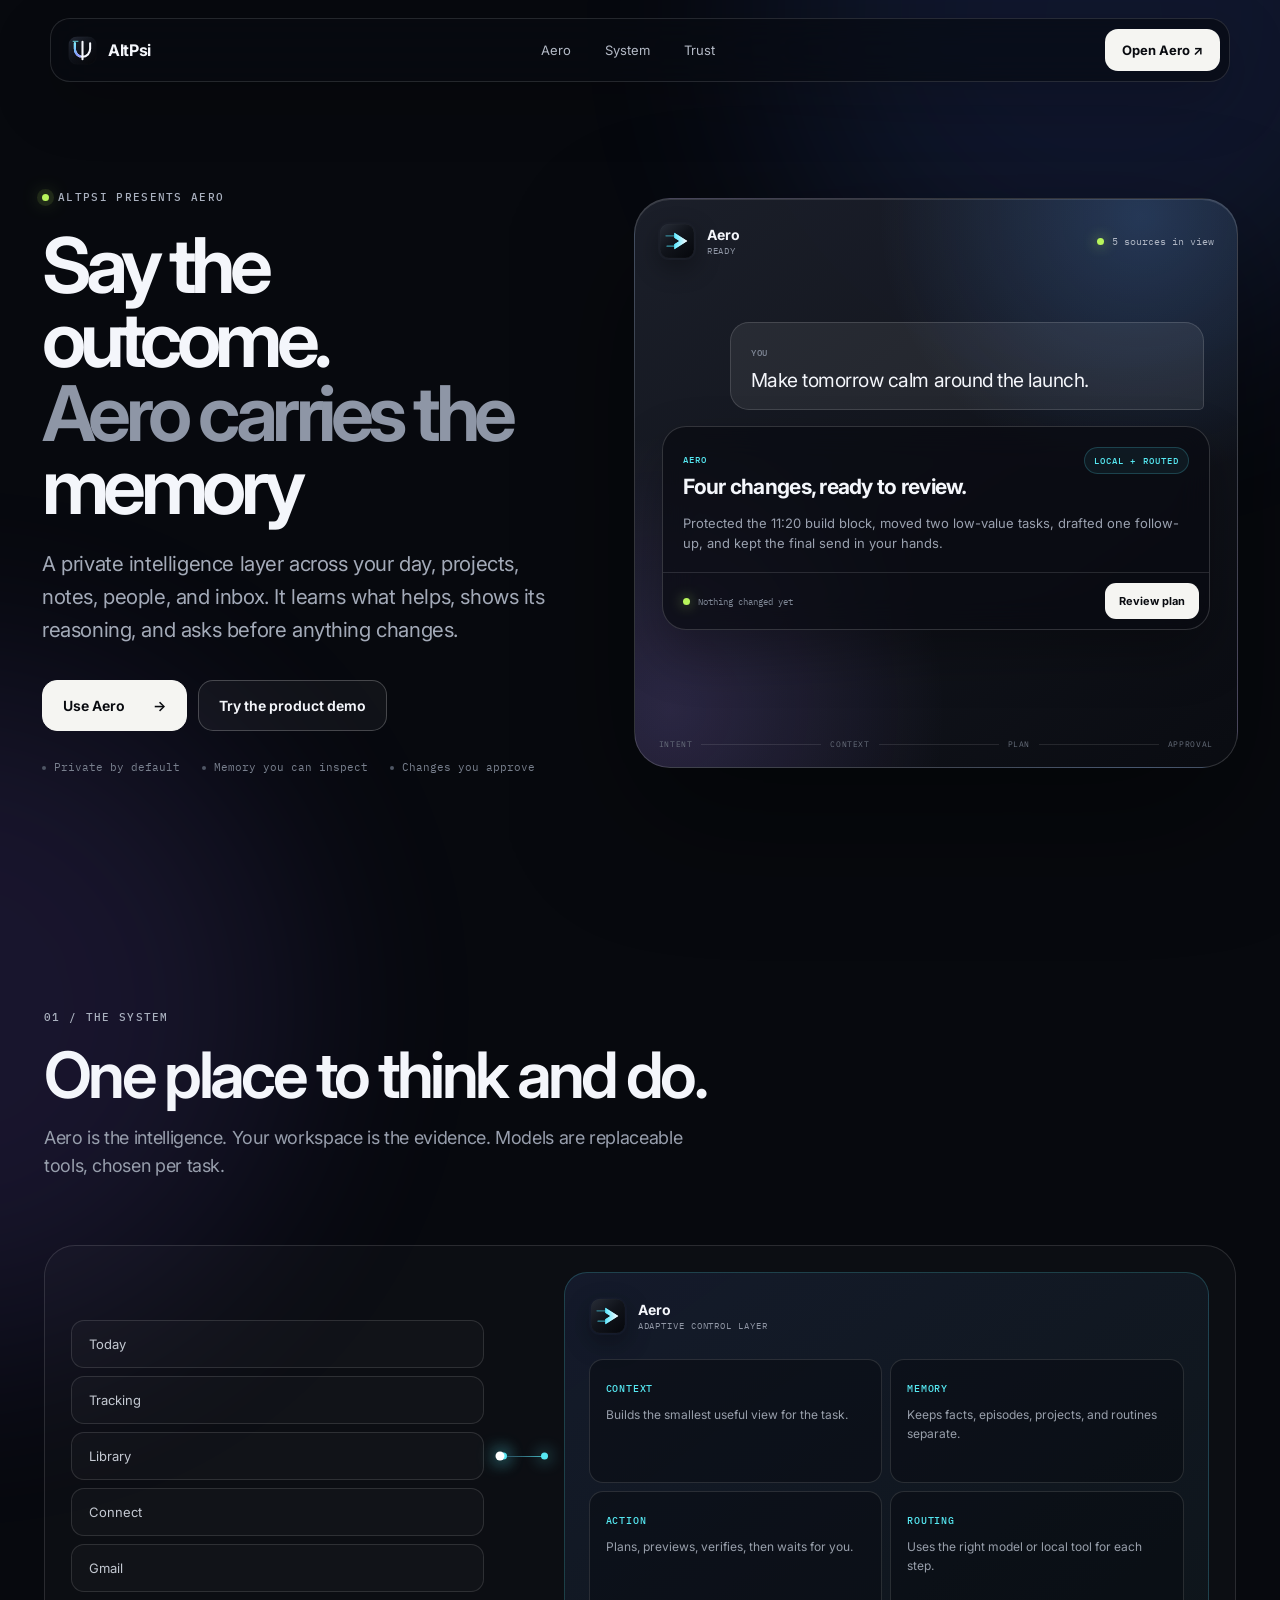
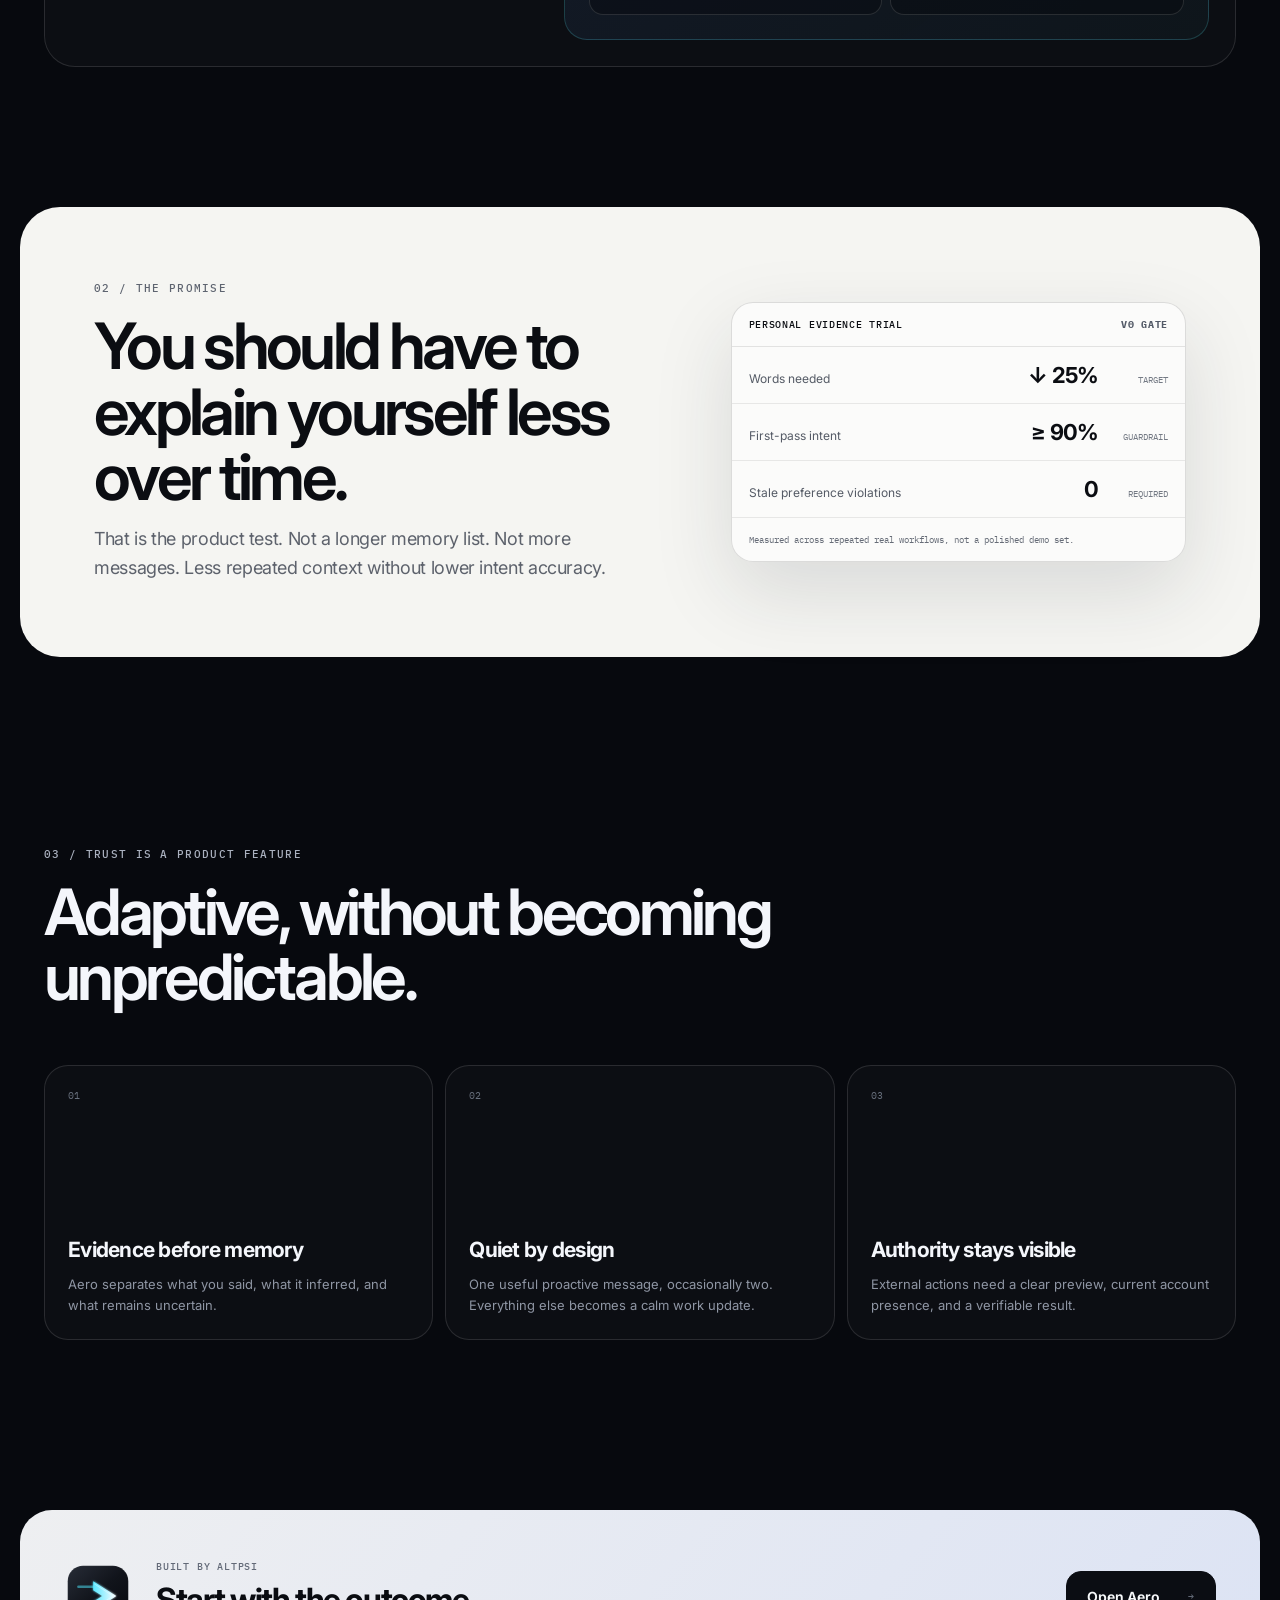
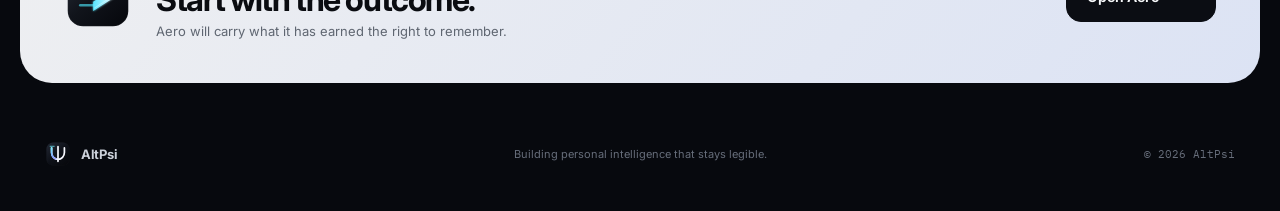
==== index.html @ c9de9afb "Initialize AltPsi and Aero product boundary" ====
<!doctype html>
<html lang="en">
<head>
  <meta charset="utf-8">
  <meta name="viewport" content="width=device-width, initial-scale=1">
  <meta name="color-scheme" content="dark">
  <title>AltPsi | Aero, personal intelligence that learns your way</title>
  <meta name="description" content="AltPsi builds Aero: private, inspectable personal intelligence that carries context across your work and turns intent into reviewable action.">
  <meta name="theme-color" content="#080a10">
  <meta name="robots" content="index, follow, max-image-preview:large">
  <meta property="og:type" content="website">
  <meta property="og:site_name" content="AltPsi">
  <meta property="og:title" content="AltPsi | Say the outcome. Aero carries the context.">
  <meta property="og:description" content="One adaptive workspace for context, memory, and action. You stay in control.">
  <meta property="og:url" content="https://sonnesystems.com/altpsi/">
  <meta property="og:image" content="https://sonnesystems.com/altpsi/assets/og-altpsi.png">
  <meta name="twitter:card" content="summary_large_image">
  <meta name="twitter:title" content="AltPsi | Aero">
  <meta name="twitter:description" content="Personal intelligence that learns your way without taking control away from you.">
  <meta name="twitter:image" content="https://sonnesystems.com/altpsi/assets/og-altpsi.png">
  <link rel="icon" href="assets/altpsi_logo.svg" type="image/svg+xml">
  <link rel="manifest" href="site.webmanifest">
  <link rel="preconnect" href="https://fonts.googleapis.com">
  <link rel="preconnect" href="https://fonts.gstatic.com" crossorigin>
  <link href="https://fonts.googleapis.com/css2?family=IBM+Plex+Mono:wght@400;500&amp;family=Inter:wght@400;500;600;700;800&amp;display=swap" rel="stylesheet">
  <link rel="stylesheet" href="styles.css?v=1">
  <script defer src="site.js?v=1"></script>
</head>
<body>
  <a class="skip-link" href="#main">Skip to content</a>
  <div class="page-transition" aria-hidden="true"></div>
  <div class="ambient ambient-a" aria-hidden="true"></div>
  <div class="ambient ambient-b" aria-hidden="true"></div>

  <header class="site-header" data-header>
    <a class="wordmark" href="./" aria-label="AltPsi home">
      <img src="assets/altpsi_logo.svg" alt="">
      <span>AltPsi</span>
    </a>
    <nav aria-label="Primary navigation">
      <a href="#aero">Aero</a>
      <a href="#system">System</a>
      <a href="#trust">Trust</a>
    </nav>
    <a class="header-action" href="app/#/aero">Open Aero <span aria-hidden="true">↗</span></a>
  </header>

  <main id="main">
    <section class="hero" id="aero" aria-labelledby="hero-title">
      <div class="hero-copy">
        <div class="eyebrow reveal"><span class="pulse"></span> AltPsi presents Aero</div>
        <h1 id="hero-title" class="reveal">Say the outcome.<br><span>Aero carries the <span class="dynamic-word" data-words="context,memory,follow-through">context</span></span></h1>
        <p class="hero-lede reveal">A private intelligence layer across your day, projects, notes, people, and inbox. It learns what helps, shows its reasoning, and asks before anything changes.</p>
        <div class="hero-actions reveal">
          <a class="button button-primary" href="app/#/aero">Use Aero <span aria-hidden="true">→</span></a>
          <a class="button button-secondary" href="demo/">Try the product demo</a>
        </div>
        <ul class="trust-line reveal" aria-label="Aero principles">
          <li>Private by default</li>
          <li>Memory you can inspect</li>
          <li>Changes you approve</li>
        </ul>
      </div>

      <div class="product-stage reveal" data-tilt>
        <div class="stage-chrome">
          <div class="mini-brand"><img src="assets/aero_logo.svg" alt=""><span><b>Aero</b><small>Ready</small></span></div>
          <div class="context-health"><i></i><span>5 sources in view</span></div>
        </div>
        <div class="prompt-card">
          <span class="prompt-label">You</span>
          <p>Make tomorrow calm around the launch.</p>
        </div>
        <div class="plan-card" data-plan-card>
          <div class="plan-heading">
            <div><span>Aero</span><h2>Four changes, ready to review.</h2></div>
            <span class="route-chip">local + routed</span>
          </div>
          <div class="plan-summary">
            <p>Protected the 11:20 build block, moved two low-value tasks, drafted one follow-up, and kept the final send in your hands.</p>
          </div>
          <div class="plan-details" id="plan-details" hidden>
            <ol>
              <li><span>Calendar</span><b>Protect build block</b><small>No collision found</small></li>
              <li><span>Tracking</span><b>Move two tasks</b><small>Both remain before Friday</small></li>
              <li><span>Connect</span><b>Prepare Arjun follow-up</b><small>Draft only</small></li>
              <li><span>Today</span><b>Pin launch brief</b><small>Reversible</small></li>
            </ol>
          </div>
          <div class="plan-footer">
            <span><i></i> Nothing changed yet</span>
            <button type="button" data-review-plan aria-expanded="false" aria-controls="plan-details">Review plan</button>
          </div>
        </div>
        <div class="stage-caption"><span>Intent</span><i></i><span>Context</span><i></i><span>Plan</span><i></i><span>Approval</span></div>
      </div>
    </section>

    <section class="system-section" id="system" aria-labelledby="system-title">
      <div class="section-intro reveal">
        <span class="section-number">01 / The system</span>
        <h2 id="system-title">One place to think and do.</h2>
        <p>Aero is the intelligence. Your workspace is the evidence. Models are replaceable tools, chosen per task.</p>
      </div>
      <div class="system-map reveal">
        <div class="source-rail" aria-label="Connected workspace surfaces">
          <span>Today</span><span>Tracking</span><span>Library</span><span>Connect</span><span>Gmail</span>
        </div>
        <div class="map-line" aria-hidden="true"><i></i></div>
        <article class="core-card">
          <div class="core-lockup"><img src="assets/aero_logo.svg" alt=""><span><b>Aero</b><small>adaptive control layer</small></span></div>
          <div class="core-grid">
            <div><span>Context</span><p>Builds the smallest useful view for the task.</p></div>
            <div><span>Memory</span><p>Keeps facts, episodes, projects, and routines separate.</p></div>
            <div><span>Action</span><p>Plans, previews, verifies, then waits for you.</p></div>
            <div><span>Routing</span><p>Uses the right model or local tool for each step.</p></div>
          </div>
        </article>
      </div>
    </section>

    <section class="promise-section" aria-labelledby="promise-title">
      <div class="promise-copy reveal">
        <span class="section-number">02 / The promise</span>
        <h2 id="promise-title">You should have to explain yourself less over time.</h2>
        <p>That is the product test. Not a longer memory list. Not more messages. Less repeated context without lower intent accuracy.</p>
      </div>
      <div class="metric-window reveal" aria-label="Aero evaluation target">
        <div class="metric-head"><span>Personal evidence trial</span><b>v0 gate</b></div>
        <div class="metric-row"><span>Words needed</span><strong>↓ 25%</strong><small>target</small></div>
        <div class="metric-row"><span>First-pass intent</span><strong>≥ 90%</strong><small>guardrail</small></div>
        <div class="metric-row"><span>Stale preference violations</span><strong>0</strong><small>required</small></div>
        <div class="metric-foot">Measured across repeated real workflows, not a polished demo set.</div>
      </div>
    </section>

    <section class="principles-section" id="trust" aria-labelledby="trust-title">
      <div class="section-intro reveal">
        <span class="section-number">03 / Trust is a product feature</span>
        <h2 id="trust-title">Adaptive, without becoming unpredictable.</h2>
      </div>
      <div class="principle-grid">
        <article class="reveal"><span>01</span><h3>Evidence before memory</h3><p>Aero separates what you said, what it inferred, and what remains uncertain.</p></article>
        <article class="reveal"><span>02</span><h3>Quiet by design</h3><p>One useful proactive message, occasionally two. Everything else becomes a calm work update.</p></article>
        <article class="reveal"><span>03</span><h3>Authority stays visible</h3><p>External actions need a clear preview, current account presence, and a verifiable result.</p></article>
      </div>
    </section>

    <section class="closing-section reveal" aria-labelledby="closing-title">
      <img src="assets/aero_logo.svg" alt="">
      <div><span>Built by AltPsi</span><h2 id="closing-title">Start with the outcome.</h2><p>Aero will carry what it has earned the right to remember.</p></div>
      <a class="button button-light" href="app/#/aero">Open Aero <span aria-hidden="true">→</span></a>
    </section>
  </main>

  <footer>
    <a class="wordmark" href="./"><img src="assets/altpsi_logo.svg" alt=""><span>AltPsi</span></a>
    <p>Building personal intelligence that stays legible.</p>
    <span>© <span data-year></span> AltPsi</span>
  </footer>
</body>
</html>
---- styles.css ----
:root {
  color-scheme: dark;
  --bg: #07090e;
  --surface: rgba(18, 21, 30, .72);
  --surface-strong: #11141d;
  --paper: #f5f5f2;
  --ink: #f4f6fb;
  --muted: #9299a8;
  --line: rgba(255, 255, 255, .12);
  --line-strong: rgba(255, 255, 255, .22);
  --blue: #75a7ff;
  --cyan: #56e8f2;
  --violet: #a994ff;
  --lime: #b8f55c;
  --radius: 28px;
  --mono: "IBM Plex Mono", ui-monospace, SFMono-Regular, Consolas, monospace;
  --sans: Inter, -apple-system, BlinkMacSystemFont, "Segoe UI", sans-serif;
}

* { box-sizing: border-box; }
html { scroll-behavior: smooth; }
body {
  margin: 0;
  min-width: 320px;
  overflow-x: hidden;
  background: var(--bg);
  color: var(--ink);
  font-family: var(--sans);
  -webkit-font-smoothing: antialiased;
}
a { color: inherit; text-decoration: none; }
button, input { font: inherit; }
button { color: inherit; }
img { display: block; max-width: 100%; }

.skip-link {
  position: fixed;
  z-index: 100;
  top: 12px;
  left: 12px;
  padding: 10px 14px;
  border-radius: 10px;
  background: #fff;
  color: #05070b;
  transform: translateY(-150%);
}
.skip-link:focus { transform: translateY(0); }

.ambient {
  position: fixed;
  z-index: -2;
  width: 42rem;
  height: 42rem;
  border-radius: 50%;
  filter: blur(110px);
  opacity: .13;
  pointer-events: none;
}
.ambient-a { top: -20rem; right: -10rem; background: #4f79ff; }
.ambient-b { top: 42rem; left: -24rem; background: #8f6dff; }

.page-transition {
  position: fixed;
  z-index: 99;
  inset: 0;
  background: #090b11;
  pointer-events: none;
  transform: translateY(-101%);
}
.page-transition.entering { animation: page-in .65s cubic-bezier(.7, 0, .2, 1) both; }
.page-transition.leaving { animation: page-out .5s cubic-bezier(.7, 0, .2, 1) both; }
@keyframes page-in { 0% { transform: translateY(0); } 100% { transform: translateY(-101%); } }
@keyframes page-out { 0% { transform: translateY(101%); } 100% { transform: translateY(0); } }

.site-header {
  position: fixed;
  z-index: 50;
  top: 18px;
  left: 50%;
  width: min(1180px, calc(100% - 32px));
  height: 64px;
  padding: 8px 9px 8px 16px;
  display: flex;
  align-items: center;
  justify-content: space-between;
  border: 1px solid var(--line);
  border-radius: 20px;
  background: rgba(8, 10, 16, .7);
  box-shadow: 0 20px 60px rgba(0, 0, 0, .22);
  backdrop-filter: blur(24px) saturate(140%);
  transform: translateX(-50%);
  transition: background .25s ease, border-color .25s ease;
}
.site-header.scrolled { background: rgba(8, 10, 16, .9); border-color: var(--line-strong); }
.wordmark { display: inline-flex; align-items: center; gap: 10px; font-size: 16px; font-weight: 700; letter-spacing: -.02em; }
.wordmark img { width: 31px; height: 31px; border-radius: 9px; }
.site-header nav { display: flex; align-items: center; gap: 8px; color: #b4bac6; font-size: 13px; }
.site-header nav a { padding: 10px 13px; border-radius: 12px; transition: color .2s ease, background .2s ease; }
.site-header nav a:hover { color: #fff; background: rgba(255, 255, 255, .06); }
.header-action { padding: 13px 17px; border-radius: 13px; background: #f5f5f2; color: #090b10; font-size: 13px; font-weight: 700; }

main { width: min(1240px, calc(100% - 32px)); margin: 0 auto; }
section[id] { scroll-margin-top: 104px; }
.hero {
  min-height: 100svh;
  padding: 140px 22px 74px;
  display: grid;
  grid-template-columns: minmax(0, .92fr) minmax(480px, 1.08fr);
  align-items: center;
  gap: clamp(48px, 6vw, 92px);
}
.eyebrow, .section-number {
  display: flex;
  align-items: center;
  gap: 9px;
  color: #aab1bf;
  font: 500 11px/1.3 var(--mono);
  letter-spacing: .12em;
  text-transform: uppercase;
}
.pulse { width: 7px; height: 7px; border-radius: 50%; background: var(--lime); box-shadow: 0 0 0 5px rgba(184, 245, 92, .1), 0 0 18px rgba(184, 245, 92, .7); }
.hero h1 {
  margin: 25px 0 24px;
  max-width: 700px;
  font-size: clamp(52px, 6vw, 88px);
  line-height: .96;
  letter-spacing: -.072em;
  font-weight: 650;
}
.hero h1 > span { color: #8e96a6; }
.dynamic-word { display: inline-block; min-width: 5.6em; color: var(--ink); transition: opacity .18s ease, transform .18s ease; }
.dynamic-word.changing { opacity: 0; transform: translateY(8px); }
.hero-lede { max-width: 590px; margin: 0; color: #a3aab8; font-size: clamp(17px, 1.6vw, 21px); line-height: 1.6; letter-spacing: -.02em; }
.hero-actions { display: flex; flex-wrap: wrap; gap: 11px; margin-top: 34px; }
.button {
  min-height: 51px;
  padding: 0 20px;
  display: inline-flex;
  align-items: center;
  justify-content: center;
  gap: 28px;
  border: 1px solid var(--line-strong);
  border-radius: 15px;
  font-size: 14px;
  font-weight: 650;
  transition: transform .2s ease, border-color .2s ease, background .2s ease;
}
.button:hover { transform: translateY(-2px); border-color: rgba(255, 255, 255, .38); }
.button-primary { background: #f5f5f2; color: #080a0f; border-color: #f5f5f2; }
.button-secondary { background: rgba(255, 255, 255, .045); }
.button-light { background: #0b0d13; color: #f7f8fa; border-color: #0b0d13; }
.trust-line { margin: 28px 0 0; padding: 0; display: flex; flex-wrap: wrap; gap: 8px 22px; color: #79808e; list-style: none; font: 400 11px/1.5 var(--mono); }
.trust-line li { position: relative; padding-left: 12px; }
.trust-line li::before { content: ""; position: absolute; top: .55em; left: 0; width: 4px; height: 4px; border-radius: 50%; background: #4f5664; }

.product-stage {
  position: relative;
  min-height: 570px;
  padding: 23px;
  overflow: hidden;
  border: 1px solid rgba(255, 255, 255, .16);
  border-radius: 36px;
  background:
    radial-gradient(circle at 84% 3%, rgba(91, 159, 255, .24), transparent 35%),
    radial-gradient(circle at 6% 90%, rgba(165, 126, 255, .17), transparent 36%),
    linear-gradient(145deg, rgba(28, 32, 43, .96), rgba(10, 12, 18, .96));
  box-shadow: 0 50px 130px rgba(0, 0, 0, .42), inset 0 1px 0 rgba(255, 255, 255, .12);
  transform-style: preserve-3d;
  transition: transform .2s ease-out;
}
.product-stage::after { content: ""; position: absolute; inset: 0; pointer-events: none; background: linear-gradient(115deg, transparent 35%, rgba(255,255,255,.06) 50%, transparent 65%); transform: translateX(-100%); animation: sheen 8s ease-in-out infinite 2s; }
@keyframes sheen { 0%, 65% { transform: translateX(-100%); } 82%, 100% { transform: translateX(100%); } }
.stage-chrome { display: flex; align-items: center; justify-content: space-between; }
.mini-brand, .core-lockup { display: flex; align-items: center; gap: 11px; }
.mini-brand img, .core-lockup img { width: 38px; height: 38px; border-radius: 11px; box-shadow: 0 9px 24px rgba(0, 0, 0, .32); }
.mini-brand span, .core-lockup span { display: grid; gap: 2px; }
.mini-brand b, .core-lockup b { font-size: 14px; }
.mini-brand small, .core-lockup small { color: #8f96a4; font: 400 9px var(--mono); text-transform: uppercase; letter-spacing: .1em; }
.context-health { display: flex; align-items: center; gap: 8px; color: #aeb5c3; font: 400 10px var(--mono); }
.context-health i, .plan-footer i { width: 7px; height: 7px; border-radius: 50%; background: var(--lime); box-shadow: 0 0 13px rgba(184, 245, 92, .7); }
.prompt-card { margin: 62px 10px 16px 72px; padding: 17px 20px; border: 1px solid rgba(255, 255, 255, .14); border-radius: 19px 19px 5px 19px; background: rgba(255, 255, 255, .07); }
.prompt-label { color: #7f8796; font: 500 9px var(--mono); letter-spacing: .1em; text-transform: uppercase; }
.prompt-card p { margin: 8px 0 0; font-size: clamp(16px, 1.5vw, 20px); letter-spacing: -.025em; }
.plan-card { margin: 0 4px; overflow: hidden; border: 1px solid rgba(255, 255, 255, .16); border-radius: 24px; background: rgba(9, 11, 17, .72); box-shadow: 0 24px 52px rgba(0, 0, 0, .3); backdrop-filter: blur(16px); }
.plan-heading { padding: 20px 20px 14px; display: flex; align-items: flex-start; justify-content: space-between; gap: 20px; }
.plan-heading span { color: var(--cyan); font: 500 9px var(--mono); letter-spacing: .12em; text-transform: uppercase; }
.plan-heading h2 { margin: 7px 0 0; font-size: 21px; line-height: 1.2; letter-spacing: -.035em; }
.route-chip { padding: 7px 9px; border: 1px solid rgba(87, 235, 255, .2); border-radius: 999px; background: rgba(87, 235, 255, .06); white-space: nowrap; }
.plan-summary { padding: 0 20px 19px; color: #9aa1af; font-size: 13px; line-height: 1.55; }
.plan-summary p { margin: 0; }
.plan-details { padding: 0 12px 12px; }
.plan-details ol { margin: 0; padding: 0; display: grid; gap: 6px; list-style: none; }
.plan-details li { padding: 11px 12px; display: grid; grid-template-columns: 70px 1fr auto; align-items: center; gap: 9px; border-radius: 11px; background: rgba(255,255,255,.045); }
.plan-details span, .plan-details small { color: #7f8795; font: 400 9px var(--mono); }
.plan-details b { font-size: 11px; font-weight: 600; }
.plan-footer { min-height: 57px; padding: 9px 10px 9px 20px; display: flex; align-items: center; justify-content: space-between; border-top: 1px solid var(--line); }
.plan-footer > span { display: flex; align-items: center; gap: 8px; color: #7f8795; font: 400 9px var(--mono); }
.plan-footer button { padding: 11px 14px; border: 0; border-radius: 11px; background: #f5f5f2; color: #090b10; font-size: 11px; font-weight: 700; cursor: pointer; }
.stage-caption { position: absolute; right: 24px; bottom: 18px; left: 24px; display: flex; align-items: center; gap: 9px; color: #676e7b; font: 400 8px var(--mono); letter-spacing: .08em; text-transform: uppercase; }
.stage-caption i { height: 1px; flex: 1; background: rgba(255,255,255,.1); }

.system-section, .principles-section { padding: 110px 24px; }
.section-intro { max-width: 740px; }
.section-intro h2, .promise-copy h2 { margin: 18px 0 16px; font-size: clamp(38px, 5vw, 67px); line-height: 1.02; letter-spacing: -.057em; font-weight: 620; }
.section-intro p, .promise-copy p { margin: 0; max-width: 650px; color: #979eac; font-size: 18px; line-height: 1.6; letter-spacing: -.02em; }
.system-map { margin-top: 64px; padding: 26px; display: grid; grid-template-columns: .78fr 80px 1.22fr; align-items: center; border: 1px solid var(--line); border-radius: 31px; background: rgba(255,255,255,.025); }
.source-rail { display: grid; gap: 8px; }
.source-rail span { padding: 15px 17px; border: 1px solid var(--line); border-radius: 13px; background: rgba(255,255,255,.025); color: #c4c9d2; font-size: 13px; }
.map-line { position: relative; height: 1px; margin: 0 16px; background: linear-gradient(90deg, rgba(117,167,255,.18), rgba(86,232,242,.8)); }
.map-line::before, .map-line::after { content: ""; position: absolute; top: 50%; width: 7px; height: 7px; border-radius: 50%; background: var(--cyan); transform: translateY(-50%); box-shadow: 0 0 16px var(--cyan); }
.map-line::before { left: 0; }.map-line::after { right: 0; }
.map-line i { position: absolute; top: 50%; width: 9px; height: 9px; border-radius: 50%; background: #fff; box-shadow: 0 0 18px var(--cyan); transform: translate(-50%, -50%); animation: signal 3s ease-in-out infinite; }
@keyframes signal { 0% { left: 4%; opacity: 0; } 20%, 80% { opacity: 1; } 100% { left: 96%; opacity: 0; } }
.core-card { padding: 24px; border: 1px solid rgba(86,232,242,.2); border-radius: 23px; background: linear-gradient(145deg, rgba(89,137,255,.1), rgba(86,232,242,.035)); }
.core-grid { margin-top: 24px; display: grid; grid-template-columns: repeat(2, 1fr); gap: 8px; }
.core-grid div { min-height: 124px; padding: 16px; border: 1px solid var(--line); border-radius: 14px; background: rgba(7,9,14,.45); }
.core-grid span { color: var(--cyan); font: 500 10px var(--mono); text-transform: uppercase; letter-spacing: .08em; }
.core-grid p { margin: 10px 0 0; color: #989fab; font-size: 12px; line-height: 1.55; }

.promise-section { margin: 30px 0 80px; padding: clamp(32px, 6vw, 74px); display: grid; grid-template-columns: 1.1fr .9fr; gap: 80px; align-items: center; border-radius: 40px; background: var(--paper); color: #0b0d12; }
.promise-copy .section-number { color: #5e6470; }
.promise-copy p { color: #5d626c; }
.metric-window { overflow: hidden; border: 1px solid rgba(0,0,0,.13); border-radius: 22px; background: rgba(255,255,255,.62); box-shadow: 0 30px 80px rgba(31,38,49,.13); }
.metric-head, .metric-row, .metric-foot { padding: 15px 17px; }
.metric-head { display: flex; justify-content: space-between; border-bottom: 1px solid rgba(0,0,0,.1); font: 500 10px var(--mono); text-transform: uppercase; letter-spacing: .07em; }
.metric-head b { color: #535a67; }
.metric-row { display: grid; grid-template-columns: 1fr auto 58px; align-items: baseline; gap: 12px; border-bottom: 1px solid rgba(0,0,0,.08); }
.metric-row span { font-size: 12px; color: #555b66; }
.metric-row strong { font-size: 22px; letter-spacing: -.04em; }
.metric-row small { color: #747a84; font: 400 9px var(--mono); text-align: right; text-transform: uppercase; }
.metric-foot { color: #666c77; font: 400 9px/1.5 var(--mono); }

.principle-grid { margin-top: 55px; display: grid; grid-template-columns: repeat(3, 1fr); gap: 12px; }
.principle-grid article { min-height: 275px; padding: 23px; display: flex; flex-direction: column; border: 1px solid var(--line); border-radius: 24px; background: rgba(255,255,255,.025); }
.principle-grid article > span { color: #68707d; font: 400 10px var(--mono); }
.principle-grid h3 { margin: auto 0 12px; font-size: 21px; letter-spacing: -.035em; }
.principle-grid p { margin: 0; color: #8f96a4; font-size: 13px; line-height: 1.6; }

.closing-section { margin: 60px 0 24px; padding: 44px; display: grid; grid-template-columns: auto 1fr auto; align-items: center; gap: 24px; border-radius: 32px; background: linear-gradient(130deg, #eeeff1, #dce3f4); color: #0a0c11; }
.closing-section > img { width: 68px; height: 68px; border-radius: 19px; }
.closing-section span { color: #626977; font: 500 10px var(--mono); text-transform: uppercase; letter-spacing: .08em; }
.closing-section h2 { margin: 6px 0 4px; font-size: 32px; letter-spacing: -.045em; }
.closing-section p { margin: 0; color: #5f6671; font-size: 13px; }

footer { width: min(1190px, calc(100% - 48px)); margin: 0 auto; padding: 34px 0 44px; display: grid; grid-template-columns: 1fr auto 1fr; align-items: center; color: #666d7a; font-size: 11px; }
footer .wordmark { justify-self: start; color: #cbd0d9; font-size: 13px; }
footer .wordmark img { width: 26px; height: 26px; }
footer p { margin: 0; }
footer > span { justify-self: end; font-family: var(--mono); }

.reveal { opacity: 0; transform: translateY(18px); transition: opacity .7s ease, transform .7s cubic-bezier(.2,.7,.2,1); }
.reveal.is-visible { opacity: 1; transform: translateY(0); }

@media (max-width: 980px) {
  .hero { grid-template-columns: 1fr; padding-top: 140px; }
  .hero-copy { max-width: 760px; }
  .product-stage { max-width: 700px; width: 100%; justify-self: center; }
  .system-map { grid-template-columns: 1fr; gap: 22px; }
  .source-rail { grid-template-columns: repeat(5, 1fr); }
  .source-rail span { padding: 12px 5px; text-align: center; font-size: 10px; }
  .map-line { height: 50px; width: 1px; margin: 0 auto; background: linear-gradient(rgba(117,167,255,.18), rgba(86,232,242,.8)); }
  .map-line::before { top: 0; left: 50%; }.map-line::after { top: auto; right: auto; bottom: 0; left: 50%; }
  .map-line i { animation: signal-vertical 3s ease-in-out infinite; }
  @keyframes signal-vertical { 0% { top: 4%; opacity: 0; } 20%, 80% { opacity: 1; } 100% { top: 96%; opacity: 0; } }
  .promise-section { grid-template-columns: 1fr; gap: 40px; }
}

@media (max-width: 700px) {
  .site-header { top: 10px; width: calc(100% - 20px); height: 58px; }
  .site-header nav { display: none; }
  .header-action { padding: 11px 13px; }
  main { width: calc(100% - 20px); }
  .hero { padding: 116px 7px 54px; gap: 46px; }
  .hero h1 { font-size: clamp(45px, 14vw, 67px); }
  .hero-lede { font-size: 17px; }
  .hero-actions .button { flex: 1 1 180px; }
  .product-stage { min-height: 540px; padding: 17px; border-radius: 27px; }
  .prompt-card { margin: 55px 0 12px 28px; }
  .plan-heading { display: block; }
  .route-chip { display: inline-block; margin-top: 10px; }
  .plan-details li { grid-template-columns: 56px 1fr; }
  .plan-details small { display: none; }
  .stage-caption { right: 17px; left: 17px; }
  .system-section, .principles-section { padding: 84px 7px; }
  .system-map { margin-top: 40px; padding: 15px; }
  .source-rail { grid-template-columns: repeat(3, 1fr); }
  .core-grid { grid-template-columns: 1fr; }
  .promise-section { margin-bottom: 20px; padding: 36px 20px; border-radius: 28px; }
  .metric-row { grid-template-columns: 1fr auto; }
  .metric-row small { display: none; }
  .principle-grid { grid-template-columns: 1fr; }
  .principle-grid article { min-height: 210px; }
  .closing-section { padding: 28px 22px; grid-template-columns: auto 1fr; border-radius: 26px; }
  .closing-section .button { grid-column: 1 / -1; }
  footer { grid-template-columns: 1fr auto; gap: 16px; }
  footer p { display: none; }
}

@media (prefers-reduced-motion: reduce) {
  html { scroll-behavior: auto; }
  *, *::before, *::after { animation-duration: .01ms !important; animation-iteration-count: 1 !important; transition-duration: .01ms !important; }
  .reveal { opacity: 1; transform: none; }
}
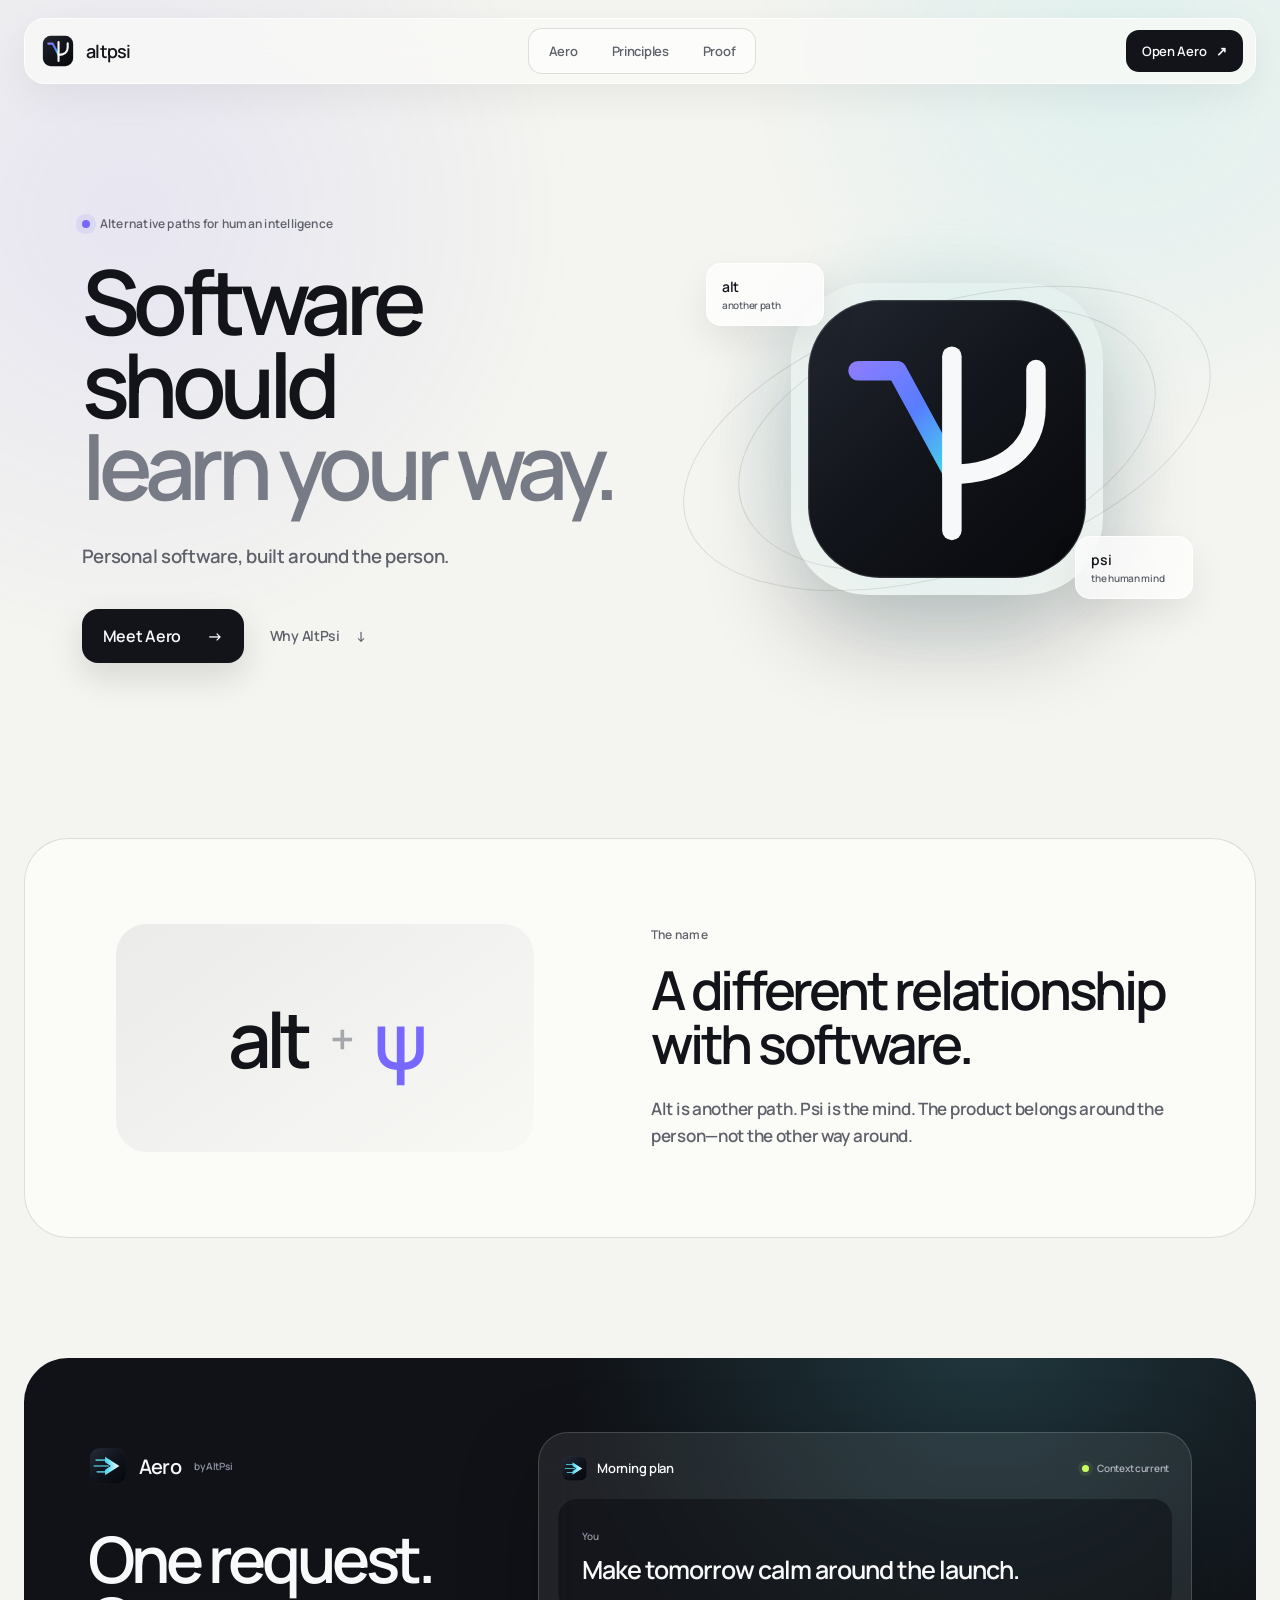
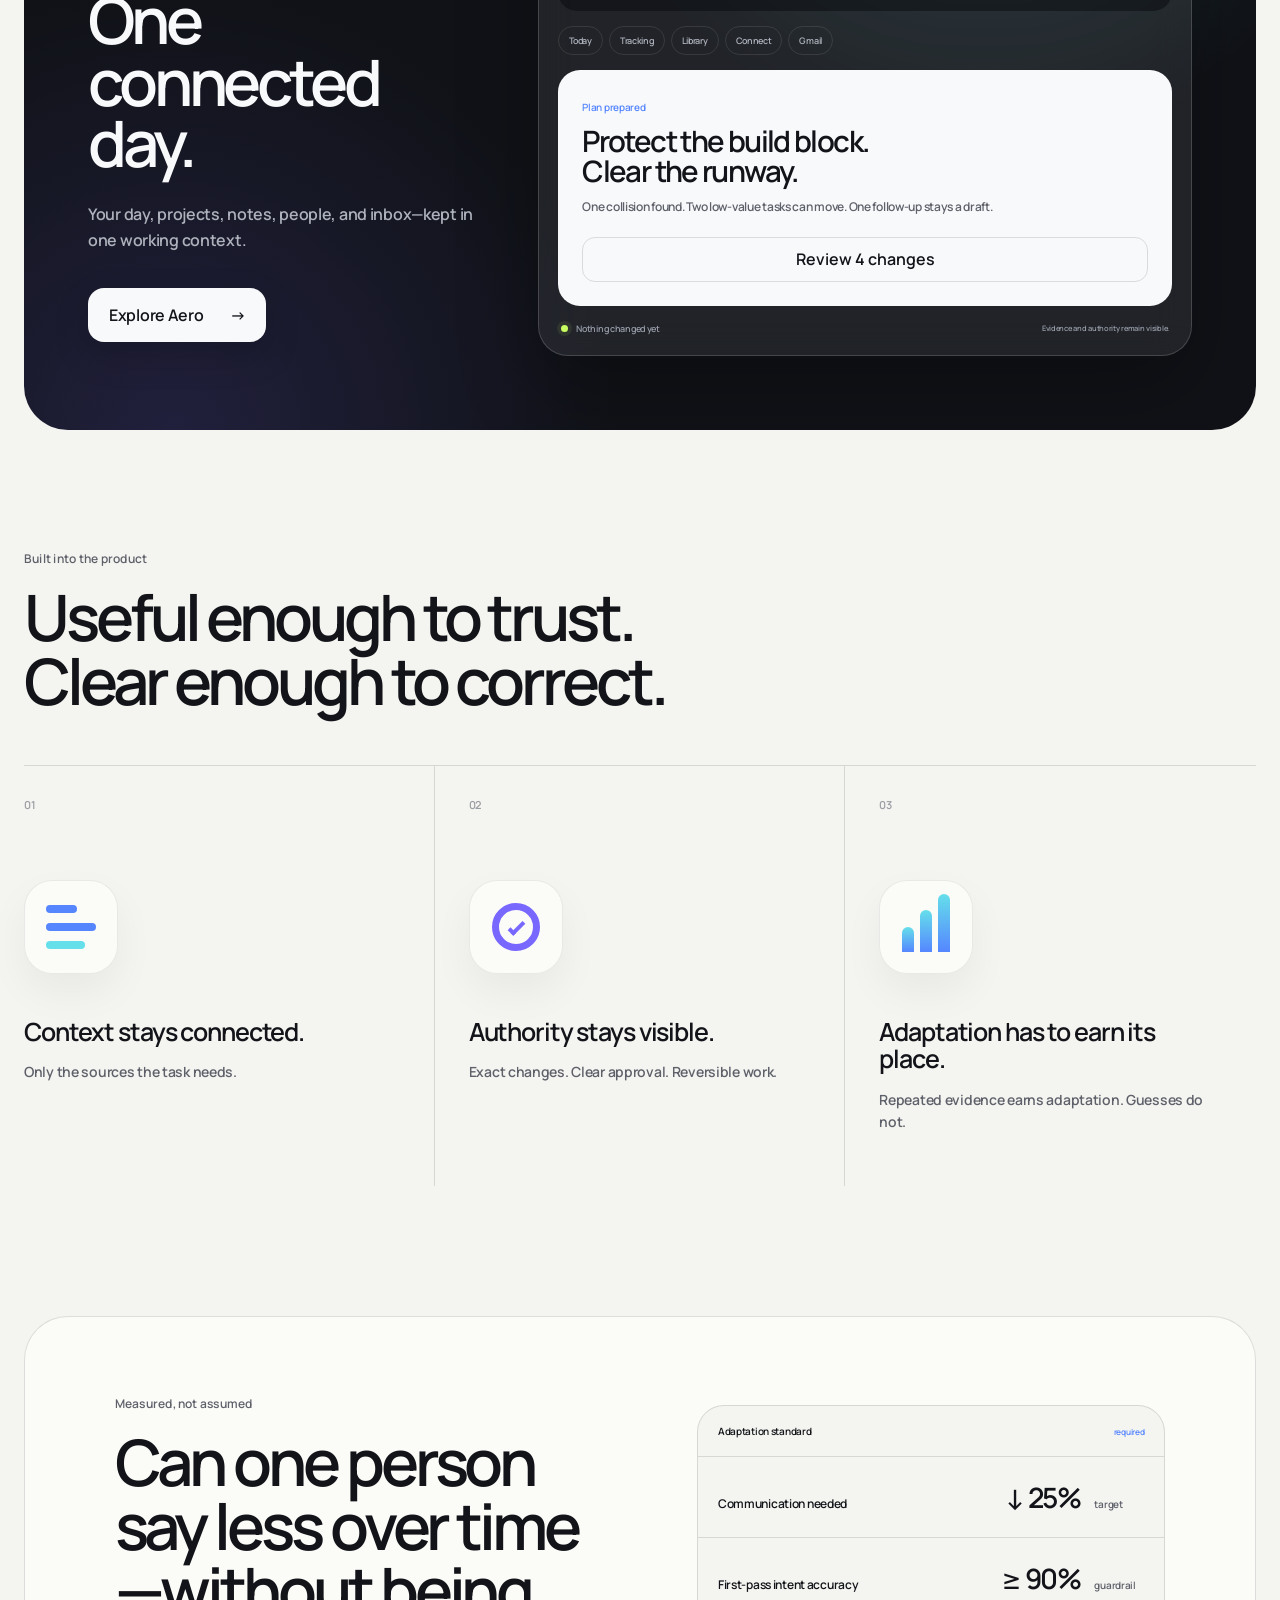
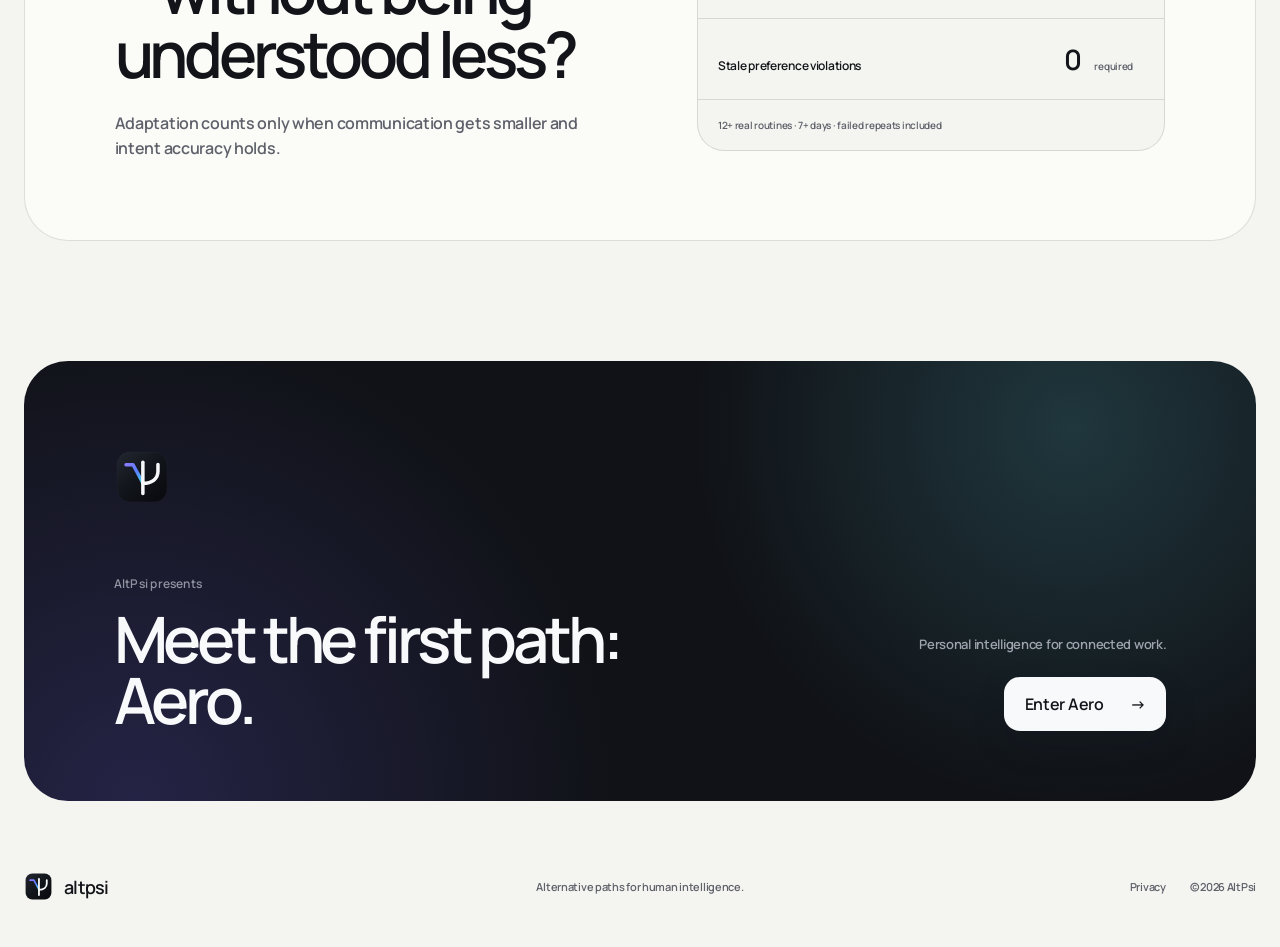
==== commit 73505091: "Rebuild AltPsi and Aero product experience" ====
--- a/index.html
+++ b/index.html
@@ -3,160 +3,173 @@
 <head>
   <meta charset="utf-8">
   <meta name="viewport" content="width=device-width, initial-scale=1">
-  <meta name="color-scheme" content="dark">
-  <title>AltPsi | Aero, personal intelligence that learns your way</title>
-  <meta name="description" content="AltPsi builds Aero: private, inspectable personal intelligence that carries context across your work and turns intent into reviewable action.">
-  <meta name="theme-color" content="#080a10">
+  <meta name="color-scheme" content="light dark">
+  <title>AltPsi — Personal software that learns your way</title>
+  <meta name="description" content="AltPsi builds Aero: personal intelligence that carries context across your work and keeps every consequential action visible.">
+  <meta name="theme-color" content="#f4f4f0">
   <meta name="robots" content="index, follow, max-image-preview:large">
+  <link rel="canonical" href="https://sonnesystems.com/altpsi/">
   <meta property="og:type" content="website">
   <meta property="og:site_name" content="AltPsi">
-  <meta property="og:title" content="AltPsi | Say the outcome. Aero carries the context.">
-  <meta property="og:description" content="One adaptive workspace for context, memory, and action. You stay in control.">
+  <meta property="og:title" content="AltPsi — Software should learn your way">
+  <meta property="og:description" content="Meet Aero, personal intelligence for connected work.">
   <meta property="og:url" content="https://sonnesystems.com/altpsi/">
   <meta property="og:image" content="https://sonnesystems.com/altpsi/assets/og-altpsi.png">
   <meta name="twitter:card" content="summary_large_image">
-  <meta name="twitter:title" content="AltPsi | Aero">
-  <meta name="twitter:description" content="Personal intelligence that learns your way without taking control away from you.">
+  <meta name="twitter:title" content="AltPsi — Software should learn your way">
+  <meta name="twitter:description" content="Meet Aero, personal intelligence for connected work.">
   <meta name="twitter:image" content="https://sonnesystems.com/altpsi/assets/og-altpsi.png">
   <link rel="icon" href="assets/altpsi_logo.svg" type="image/svg+xml">
   <link rel="manifest" href="site.webmanifest">
   <link rel="preconnect" href="https://fonts.googleapis.com">
   <link rel="preconnect" href="https://fonts.gstatic.com" crossorigin>
-  <link href="https://fonts.googleapis.com/css2?family=IBM+Plex+Mono:wght@400;500&amp;family=Inter:wght@400;500;600;700;800&amp;display=swap" rel="stylesheet">
-  <link rel="stylesheet" href="styles.css?v=1">
-  <script defer src="site.js?v=1"></script>
+  <link href="https://fonts.googleapis.com/css2?family=Manrope:wght@600&amp;display=swap" rel="stylesheet">
+  <link rel="stylesheet" href="styles.css?v=2">
+  <script defer src="site.js?v=2"></script>
 </head>
 <body>
   <a class="skip-link" href="#main">Skip to content</a>
-  <div class="page-transition" aria-hidden="true"></div>
-  <div class="ambient ambient-a" aria-hidden="true"></div>
-  <div class="ambient ambient-b" aria-hidden="true"></div>
+  <div class="page-wipe" aria-hidden="true"></div>
 
   <header class="site-header" data-header>
-    <a class="wordmark" href="./" aria-label="AltPsi home">
+    <a class="brand" href="#top" aria-label="AltPsi home">
       <img src="assets/altpsi_logo.svg" alt="">
-      <span>AltPsi</span>
+      <span>altpsi</span>
     </a>
     <nav aria-label="Primary navigation">
       <a href="#aero">Aero</a>
-      <a href="#system">System</a>
-      <a href="#trust">Trust</a>
+      <a href="#principles">Principles</a>
+      <a href="#proof">Proof</a>
     </nav>
     <a class="header-action" href="app/#/aero">Open Aero <span aria-hidden="true">↗</span></a>
   </header>
 
   <main id="main">
-    <section class="hero" id="aero" aria-labelledby="hero-title">
+    <section class="hero" id="top" aria-labelledby="hero-title">
       <div class="hero-copy">
-        <div class="eyebrow reveal"><span class="pulse"></span> AltPsi presents Aero</div>
-        <h1 id="hero-title" class="reveal">Say the outcome.<br><span>Aero carries the <span class="dynamic-word" data-words="context,memory,follow-through">context</span></span></h1>
-        <p class="hero-lede reveal">A private intelligence layer across your day, projects, notes, people, and inbox. It learns what helps, shows its reasoning, and asks before anything changes.</p>
+        <p class="eyebrow reveal"><span></span> Alternative paths for human intelligence</p>
+        <h1 id="hero-title" class="reveal">Software should<br><em>learn your way.</em></h1>
+        <p class="hero-lede reveal">Personal software, built around the person.</p>
         <div class="hero-actions reveal">
-          <a class="button button-primary" href="app/#/aero">Use Aero <span aria-hidden="true">→</span></a>
-          <a class="button button-secondary" href="demo/">Try the product demo</a>
+          <a class="button button-dark" href="../aero/">Meet Aero <span aria-hidden="true">→</span></a>
+          <a class="text-link" href="#why">Why AltPsi <span aria-hidden="true">↓</span></a>
         </div>
-        <ul class="trust-line reveal" aria-label="Aero principles">
-          <li>Private by default</li>
-          <li>Memory you can inspect</li>
-          <li>Changes you approve</li>
-        </ul>
       </div>
 
-      <div class="product-stage reveal" data-tilt>
-        <div class="stage-chrome">
-          <div class="mini-brand"><img src="assets/aero_logo.svg" alt=""><span><b>Aero</b><small>Ready</small></span></div>
-          <div class="context-health"><i></i><span>5 sources in view</span></div>
-        </div>
-        <div class="prompt-card">
-          <span class="prompt-label">You</span>
-          <p>Make tomorrow calm around the launch.</p>
-        </div>
-        <div class="plan-card" data-plan-card>
-          <div class="plan-heading">
-            <div><span>Aero</span><h2>Four changes, ready to review.</h2></div>
-            <span class="route-chip">local + routed</span>
-          </div>
-          <div class="plan-summary">
-            <p>Protected the 11:20 build block, moved two low-value tasks, drafted one follow-up, and kept the final send in your hands.</p>
-          </div>
-          <div class="plan-details" id="plan-details" hidden>
-            <ol>
-              <li><span>Calendar</span><b>Protect build block</b><small>No collision found</small></li>
-              <li><span>Tracking</span><b>Move two tasks</b><small>Both remain before Friday</small></li>
-              <li><span>Connect</span><b>Prepare Arjun follow-up</b><small>Draft only</small></li>
-              <li><span>Today</span><b>Pin launch brief</b><small>Reversible</small></li>
-            </ol>
-          </div>
-          <div class="plan-footer">
-            <span><i></i> Nothing changed yet</span>
-            <button type="button" data-review-plan aria-expanded="false" aria-controls="plan-details">Review plan</button>
-          </div>
-        </div>
-        <div class="stage-caption"><span>Intent</span><i></i><span>Context</span><i></i><span>Plan</span><i></i><span>Approval</span></div>
+      <div class="hero-object reveal" aria-label="AltPsi identity: an alternative path joining a human mind">
+        <div class="orbit orbit-one" aria-hidden="true"></div>
+        <div class="orbit orbit-two" aria-hidden="true"></div>
+        <img src="assets/altpsi_logo.svg" alt="AltPsi symbol">
+        <div class="object-label label-a"><span>alt</span><small>another path</small></div>
+        <div class="object-label label-b"><span>psi</span><small>the human mind</small></div>
       </div>
     </section>
 
-    <section class="system-section" id="system" aria-labelledby="system-title">
-      <div class="section-intro reveal">
-        <span class="section-number">01 / The system</span>
-        <h2 id="system-title">One place to think and do.</h2>
-        <p>Aero is the intelligence. Your workspace is the evidence. Models are replaceable tools, chosen per task.</p>
+    <section class="meaning" id="why" aria-labelledby="meaning-title">
+      <div class="meaning-mark reveal" aria-hidden="true">
+        <span>alt</span><i>+</i><span>ψ</span>
       </div>
-      <div class="system-map reveal">
-        <div class="source-rail" aria-label="Connected workspace surfaces">
+      <div class="meaning-copy reveal">
+        <p class="section-label">The name</p>
+        <h2 id="meaning-title">A different relationship with software.</h2>
+        <p>Alt is another path. Psi is the mind. The product belongs around the person—not the other way around.</p>
+      </div>
+    </section>
+
+    <section class="aero-section" id="aero" aria-labelledby="aero-title">
+      <div class="aero-intro reveal">
+        <div class="product-name"><img src="assets/aero_logo.svg" alt=""><span>Aero</span><small>by AltPsi</small></div>
+        <h2 id="aero-title">One request.<br>One connected day.</h2>
+        <p>Your day, projects, notes, people, and inbox—kept in one working context.</p>
+        <a class="button button-light" href="../aero/">Explore Aero <span aria-hidden="true">→</span></a>
+      </div>
+
+      <div class="aero-demo reveal" data-outcome-demo>
+        <header>
+          <div><img src="assets/aero_logo.svg" alt=""><span>Morning plan</span></div>
+          <span class="status"><i></i> Context current</span>
+        </header>
+        <div class="request"><span>You</span><p>Make tomorrow calm around the launch.</p></div>
+        <div class="source-row" aria-label="Context sources">
           <span>Today</span><span>Tracking</span><span>Library</span><span>Connect</span><span>Gmail</span>
         </div>
-        <div class="map-line" aria-hidden="true"><i></i></div>
-        <article class="core-card">
-          <div class="core-lockup"><img src="assets/aero_logo.svg" alt=""><span><b>Aero</b><small>adaptive control layer</small></span></div>
-          <div class="core-grid">
-            <div><span>Context</span><p>Builds the smallest useful view for the task.</p></div>
-            <div><span>Memory</span><p>Keeps facts, episodes, projects, and routines separate.</p></div>
-            <div><span>Action</span><p>Plans, previews, verifies, then waits for you.</p></div>
-            <div><span>Routing</span><p>Uses the right model or local tool for each step.</p></div>
+        <div class="prepared-card">
+          <div class="prepared-copy">
+            <span>Plan prepared</span>
+            <h3>Protect the build block.<br>Clear the runway.</h3>
+            <p>One collision found. Two low-value tasks can move. One follow-up stays a draft.</p>
           </div>
+          <button type="button" data-plan-toggle aria-expanded="false">Review 4 changes</button>
+          <div class="change-list" data-plan-details hidden>
+            <p><span>Calendar</span><b>Protect 11:20–12:50</b><small>move one flexible block</small></p>
+            <p><span>Tracking</span><b>Move two tasks</b><small>still due before Friday</small></p>
+            <p><span>Connect</span><b>Prepare follow-up</b><small>draft only</small></p>
+            <p><span>Today</span><b>Pin launch brief</b><small>fully reversible</small></p>
+          </div>
+        </div>
+        <footer><span><i></i> Nothing changed yet</span><small>Evidence and authority remain visible.</small></footer>
+      </div>
+    </section>
+
+    <section class="principles" id="principles" aria-labelledby="principles-title">
+      <div class="section-heading reveal">
+        <p class="section-label">Built into the product</p>
+        <h2 id="principles-title">Useful enough to trust.<br>Clear enough to correct.</h2>
+      </div>
+      <div class="principle-grid">
+        <article class="reveal">
+          <span class="number">01</span>
+          <div class="principle-icon context-icon" aria-hidden="true"><i></i><i></i><i></i></div>
+          <h3>Context stays connected.</h3>
+          <p>Only the sources the task needs.</p>
+        </article>
+        <article class="reveal">
+          <span class="number">02</span>
+          <div class="principle-icon authority-icon" aria-hidden="true"><i></i><i></i></div>
+          <h3>Authority stays visible.</h3>
+          <p>Exact changes. Clear approval. Reversible work.</p>
+        </article>
+        <article class="reveal">
+          <span class="number">03</span>
+          <div class="principle-icon learning-icon" aria-hidden="true"><i></i><i></i><i></i></div>
+          <h3>Adaptation has to earn its place.</h3>
+          <p>Repeated evidence earns adaptation. Guesses do not.</p>
         </article>
       </div>
     </section>
 
-    <section class="promise-section" aria-labelledby="promise-title">
-      <div class="promise-copy reveal">
-        <span class="section-number">02 / The promise</span>
-        <h2 id="promise-title">You should have to explain yourself less over time.</h2>
-        <p>That is the product test. Not a longer memory list. Not more messages. Less repeated context without lower intent accuracy.</p>
+    <section class="proof" id="proof" aria-labelledby="proof-title">
+      <div class="proof-copy reveal">
+        <p class="section-label">Measured, not assumed</p>
+        <h2 id="proof-title">Can one person say less over time—without being understood less?</h2>
+        <p>Adaptation counts only when communication gets smaller and intent accuracy holds.</p>
       </div>
-      <div class="metric-window reveal" aria-label="Aero evaluation target">
-        <div class="metric-head"><span>Personal evidence trial</span><b>v0 gate</b></div>
-        <div class="metric-row"><span>Words needed</span><strong>↓ 25%</strong><small>target</small></div>
-        <div class="metric-row"><span>First-pass intent</span><strong>≥ 90%</strong><small>guardrail</small></div>
-        <div class="metric-row"><span>Stale preference violations</span><strong>0</strong><small>required</small></div>
-        <div class="metric-foot">Measured across repeated real workflows, not a polished demo set.</div>
+      <div class="proof-card reveal">
+        <header><span>Adaptation standard</span><small>required</small></header>
+        <div class="metric"><span>Communication needed</span><b>↓ 25%</b><small>target</small></div>
+        <div class="metric"><span>First-pass intent accuracy</span><b>≥ 90%</b><small>guardrail</small></div>
+        <div class="metric"><span>Stale preference violations</span><b>0</b><small>required</small></div>
+        <footer>12+ real routines · 7+ days · failed repeats included</footer>
       </div>
     </section>
 
-    <section class="principles-section" id="trust" aria-labelledby="trust-title">
-      <div class="section-intro reveal">
-        <span class="section-number">03 / Trust is a product feature</span>
-        <h2 id="trust-title">Adaptive, without becoming unpredictable.</h2>
+    <section class="closing reveal" aria-labelledby="closing-title">
+      <div>
+        <img src="assets/altpsi_logo.svg" alt="">
+        <p class="section-label">AltPsi presents</p>
+        <h2 id="closing-title">Meet the first path:<br>Aero.</h2>
       </div>
-      <div class="principle-grid">
-        <article class="reveal"><span>01</span><h3>Evidence before memory</h3><p>Aero separates what you said, what it inferred, and what remains uncertain.</p></article>
-        <article class="reveal"><span>02</span><h3>Quiet by design</h3><p>One useful proactive message, occasionally two. Everything else becomes a calm work update.</p></article>
-        <article class="reveal"><span>03</span><h3>Authority stays visible</h3><p>External actions need a clear preview, current account presence, and a verifiable result.</p></article>
+      <div class="closing-action">
+        <p>Personal intelligence for connected work.</p>
+        <a class="button button-dark" href="../aero/">Enter Aero <span aria-hidden="true">→</span></a>
       </div>
-    </section>
-
-    <section class="closing-section reveal" aria-labelledby="closing-title">
-      <img src="assets/aero_logo.svg" alt="">
-      <div><span>Built by AltPsi</span><h2 id="closing-title">Start with the outcome.</h2><p>Aero will carry what it has earned the right to remember.</p></div>
-      <a class="button button-light" href="app/#/aero">Open Aero <span aria-hidden="true">→</span></a>
     </section>
   </main>
 
-  <footer>
-    <a class="wordmark" href="./"><img src="assets/altpsi_logo.svg" alt=""><span>AltPsi</span></a>
-    <p>Building personal intelligence that stays legible.</p>
-    <span>© <span data-year></span> AltPsi</span>
+  <footer class="site-footer">
+    <a class="brand" href="#top"><img src="assets/altpsi_logo.svg" alt=""><span>altpsi</span></a>
+    <p>Alternative paths for human intelligence.</p>
+    <div><a href="app/privacy.html">Privacy</a><span>© <span data-year></span> AltPsi</span></div>
   </footer>
 </body>
 </html>
--- a/styles.css
+++ b/styles.css
@@ -1,20 +1,20 @@
 :root {
-  color-scheme: dark;
-  --bg: #07090e;
-  --surface: rgba(18, 21, 30, .72);
-  --surface-strong: #11141d;
-  --paper: #f5f5f2;
-  --ink: #f4f6fb;
-  --muted: #9299a8;
-  --line: rgba(255, 255, 255, .12);
-  --line-strong: rgba(255, 255, 255, .22);
-  --blue: #75a7ff;
-  --cyan: #56e8f2;
-  --violet: #a994ff;
-  --lime: #b8f55c;
-  --radius: 28px;
-  --mono: "IBM Plex Mono", ui-monospace, SFMono-Regular, Consolas, monospace;
-  --sans: Inter, -apple-system, BlinkMacSystemFont, "Segoe UI", sans-serif;
+  --paper: #f4f4f0;
+  --paper-bright: #fbfbf8;
+  --ink: #121419;
+  --ink-soft: #5e616a;
+  --line: rgba(18, 20, 25, .13);
+  --dark: #101217;
+  --dark-soft: #1a1d25;
+  --white: #f8f9fb;
+  --violet: #7868ff;
+  --blue: #5586ff;
+  --aqua: #65dfea;
+  --lime: #c8ff61;
+  --radius-sm: 16px;
+  --radius-md: 28px;
+  --radius-lg: 44px;
+  --page: min(1320px, calc(100vw - 48px));
 }
 
 * { box-sizing: border-box; }
@@ -23,277 +23,352 @@
   margin: 0;
   min-width: 320px;
   overflow-x: hidden;
-  background: var(--bg);
+  background: var(--paper);
   color: var(--ink);
-  font-family: var(--sans);
+  font-family: "Manrope", "Segoe UI", sans-serif;
+  font-weight: 600;
+  letter-spacing: -.018em;
   -webkit-font-smoothing: antialiased;
 }
+body::before {
+  content: "";
+  position: fixed;
+  inset: 0;
+  pointer-events: none;
+  z-index: -2;
+  background:
+    radial-gradient(circle at 88% 7%, rgba(101, 223, 234, .14), transparent 24rem),
+    radial-gradient(circle at 10% 24%, rgba(120, 104, 255, .10), transparent 28rem);
+}
+button, a, textarea { font: inherit; }
 a { color: inherit; text-decoration: none; }
-button, input { font: inherit; }
 button { color: inherit; }
 img { display: block; max-width: 100%; }
+p, h1, h2, h3 { margin: 0; }
+h1, h2, h3, b, strong { font-weight: 600; }
+em { font-style: normal; }
 
 .skip-link {
   position: fixed;
-  z-index: 100;
   top: 12px;
   left: 12px;
-  padding: 10px 14px;
-  border-radius: 10px;
-  background: #fff;
-  color: #05070b;
-  transform: translateY(-150%);
+  z-index: 1000;
+  padding: 12px 16px;
+  border-radius: 12px;
+  background: var(--ink);
+  color: var(--white);
+  transform: translateY(-160%);
+  transition: transform .2s ease;
 }
 .skip-link:focus { transform: translateY(0); }
-
-.ambient {
+.page-wipe {
   position: fixed;
-  z-index: -2;
-  width: 42rem;
-  height: 42rem;
-  border-radius: 50%;
-  filter: blur(110px);
-  opacity: .13;
+  inset: 0;
+  z-index: 999;
   pointer-events: none;
-}
-.ambient-a { top: -20rem; right: -10rem; background: #4f79ff; }
-.ambient-b { top: 42rem; left: -24rem; background: #8f6dff; }
-
-.page-transition {
-  position: fixed;
-  z-index: 99;
-  inset: 0;
-  background: #090b11;
-  pointer-events: none;
-  transform: translateY(-101%);
-}
-.page-transition.entering { animation: page-in .65s cubic-bezier(.7, 0, .2, 1) both; }
-.page-transition.leaving { animation: page-out .5s cubic-bezier(.7, 0, .2, 1) both; }
-@keyframes page-in { 0% { transform: translateY(0); } 100% { transform: translateY(-101%); } }
-@keyframes page-out { 0% { transform: translateY(101%); } 100% { transform: translateY(0); } }
+  background: var(--ink);
+  transform: translateY(-102%);
+}
+.page-wipe.entering { animation: wipe-in .7s cubic-bezier(.65, 0, .2, 1) both; }
+.page-wipe.leaving { animation: wipe-out .45s cubic-bezier(.65, 0, .2, 1) both; pointer-events: auto; }
+@keyframes wipe-in { from { transform: translateY(0); } to { transform: translateY(-102%); } }
+@keyframes wipe-out { from { transform: translateY(102%); } to { transform: translateY(0); } }
 
 .site-header {
   position: fixed;
-  z-index: 50;
   top: 18px;
   left: 50%;
-  width: min(1180px, calc(100% - 32px));
-  height: 64px;
-  padding: 8px 9px 8px 16px;
+  z-index: 80;
+  width: var(--page);
+  height: 66px;
+  display: grid;
+  grid-template-columns: 1fr auto 1fr;
+  align-items: center;
+  padding: 0 12px 0 16px;
+  border: 1px solid rgba(255,255,255,.72);
+  border-radius: 21px;
+  background: rgba(250,250,247,.74);
+  box-shadow: 0 12px 40px rgba(16,18,23,.06);
+  backdrop-filter: blur(22px) saturate(130%);
+  transform: translateX(-50%);
+  transition: background .3s ease, box-shadow .3s ease, top .3s ease;
+}
+.site-header.scrolled { top: 10px; background: rgba(250,250,247,.92); box-shadow: 0 14px 44px rgba(16,18,23,.10); }
+.brand { display: inline-flex; align-items: center; gap: 11px; width: fit-content; font-size: 18px; letter-spacing: -.04em; }
+.brand img { width: 34px; height: 34px; border-radius: 10px; }
+.site-header nav { display: flex; align-items: center; gap: 4px; padding: 5px; border: 1px solid var(--line); border-radius: 14px; background: rgba(255,255,255,.5); }
+.site-header nav a { padding: 8px 15px; border-radius: 10px; color: var(--ink-soft); font-size: 13px; transition: color .2s ease, background .2s ease; }
+.site-header nav a:hover, .site-header nav a:focus-visible { background: #fff; color: var(--ink); }
+.header-action { justify-self: end; display: flex; align-items: center; gap: 10px; padding: 12px 16px; border-radius: 13px; background: var(--ink); color: var(--white); font-size: 13px; transition: transform .2s ease, background .2s ease; }
+.header-action:hover { background: #282b33; transform: translateY(-1px); }
+
+main { width: 100%; }
+.hero {
+  width: var(--page);
+  min-height: 780px;
+  margin: 0 auto;
+  padding: 164px 4.5% 84px;
+  display: grid;
+  grid-template-columns: minmax(0, 1.04fr) minmax(420px, .96fr);
+  align-items: center;
+  gap: 70px;
+}
+.eyebrow, .section-label { color: var(--ink-soft); font-size: 12px; letter-spacing: .02em; }
+.eyebrow { display: flex; align-items: center; gap: 10px; margin-bottom: 28px; }
+.eyebrow > span { width: 8px; height: 8px; border-radius: 50%; background: var(--violet); box-shadow: 0 0 0 6px rgba(120,104,255,.12); }
+.hero h1 { max-width: 760px; font-size: clamp(58px, 7vw, 108px); line-height: .92; letter-spacing: -.072em; }
+.hero h1 em { color: #777b85; }
+.hero-lede { max-width: 610px; margin-top: 34px; color: var(--ink-soft); font-size: clamp(17px, 1.45vw, 21px); line-height: 1.55; }
+.hero-actions { display: flex; align-items: center; gap: 26px; margin-top: 38px; }
+.button { display: inline-flex; justify-content: center; align-items: center; gap: 26px; min-height: 54px; padding: 0 21px; border: 0; border-radius: 16px; transition: transform .22s ease, box-shadow .22s ease, background .22s ease; }
+.button:hover { transform: translateY(-2px); }
+.button-dark { background: var(--ink); color: var(--white); box-shadow: 0 14px 34px rgba(16,18,23,.13); }
+.button-dark:hover { background: #272a32; box-shadow: 0 18px 38px rgba(16,18,23,.18); }
+.button-light { background: var(--white); color: var(--ink); box-shadow: 0 14px 36px rgba(0,0,0,.16); }
+.text-link { display: inline-flex; align-items: center; gap: 16px; padding: 14px 0; color: var(--ink-soft); font-size: 14px; }
+.text-link:hover { color: var(--ink); }
+
+.hero-object {
+  position: relative;
+  min-height: 550px;
+  display: grid;
+  place-items: center;
+  isolation: isolate;
+}
+.hero-object::before {
+  content: "";
+  position: absolute;
+  inset: 5% 6%;
+  z-index: -2;
+  border-radius: 50%;
+  background: radial-gradient(circle, rgba(120,104,255,.21), rgba(101,223,234,.09) 42%, transparent 69%);
+  filter: blur(15px);
+}
+.hero-object > img { width: min(330px, 62%); border-radius: 25%; box-shadow: 0 42px 90px rgba(18,20,25,.24); animation: float-mark 7s ease-in-out infinite; }
+@keyframes float-mark { 0%, 100% { transform: translateY(0) rotate(-1deg); } 50% { transform: translateY(-13px) rotate(1deg); } }
+.orbit { position: absolute; z-index: -1; border: 1px solid rgba(18,20,25,.11); border-radius: 50%; transform: rotate(-18deg); }
+.orbit-one { width: 86%; aspect-ratio: 1.8; }
+.orbit-two { width: 109%; aspect-ratio: 2.05; }
+.object-label { position: absolute; min-width: 118px; padding: 13px 15px; border: 1px solid rgba(255,255,255,.78); border-radius: 15px; background: rgba(255,255,255,.72); box-shadow: 0 16px 36px rgba(18,20,25,.08); backdrop-filter: blur(18px); }
+.object-label span { display: block; font-size: 14px; }
+.object-label small { display: block; margin-top: 2px; color: var(--ink-soft); font-size: 10px; }
+.label-a { top: 18%; left: 2%; }
+.label-b { right: 1%; bottom: 21%; }
+
+.meaning {
+  width: var(--page);
+  margin: 40px auto 120px;
+  padding: 84px 7%;
+  display: grid;
+  grid-template-columns: .9fr 1.1fr;
+  gap: 11%;
+  align-items: center;
+  border: 1px solid var(--line);
+  border-radius: var(--radius-lg);
+  background: var(--paper-bright);
+}
+.meaning-mark { display: flex; align-items: center; justify-content: center; gap: 24px; min-height: 230px; border-radius: 32px; background: linear-gradient(145deg, #ebebea, #f8f8f5); box-shadow: inset 0 0 0 1px rgba(255,255,255,.8); font-size: clamp(54px, 6vw, 94px); letter-spacing: -.08em; }
+.meaning-mark i { color: #a5a7ad; font-style: normal; font-size: .56em; }
+.meaning-mark span:last-child { color: var(--violet); }
+.meaning-copy h2 { margin-top: 20px; max-width: 650px; font-size: clamp(38px, 4.2vw, 66px); line-height: 1; letter-spacing: -.06em; }
+.meaning-copy > p:last-child { max-width: 590px; margin-top: 26px; color: var(--ink-soft); font-size: 17px; line-height: 1.58; }
+
+.aero-section {
+  width: var(--page);
+  margin: 0 auto 120px;
+  padding: 64px;
+  display: grid;
+  grid-template-columns: .75fr 1.25fr;
+  gap: 58px;
+  border-radius: var(--radius-lg);
+  overflow: hidden;
+  background:
+    radial-gradient(circle at 78% -5%, rgba(101,223,234,.19), transparent 35%),
+    radial-gradient(circle at 12% 100%, rgba(120,104,255,.16), transparent 35%),
+    var(--dark);
+  color: var(--white);
+}
+.aero-intro { align-self: center; padding: 24px 0; }
+.product-name { display: flex; align-items: center; gap: 11px; margin-bottom: 42px; }
+.product-name img { width: 40px; height: 40px; border-radius: 12px; }
+.product-name span { font-size: 20px; letter-spacing: -.04em; }
+.product-name small { margin-left: 2px; color: #8f94a1; font-size: 10px; }
+.aero-intro h2 { font-size: clamp(46px, 5vw, 76px); line-height: .96; letter-spacing: -.065em; }
+.aero-intro > p { max-width: 470px; margin: 28px 0 34px; color: #aeb2bc; font-size: 16px; line-height: 1.62; }
+
+.aero-demo { align-self: center; padding: 19px; border: 1px solid rgba(255,255,255,.16); border-radius: 30px; background: rgba(255,255,255,.075); box-shadow: 0 30px 80px rgba(0,0,0,.27); backdrop-filter: blur(18px); }
+.aero-demo > header { display: flex; align-items: center; justify-content: space-between; padding: 3px 3px 17px; }
+.aero-demo > header > div { display: flex; align-items: center; gap: 9px; font-size: 13px; }
+.aero-demo > header img { width: 27px; height: 27px; border-radius: 8px; }
+.status { display: flex; align-items: center; gap: 8px; color: #aeb2bc; font-size: 10px; }
+.status i, .aero-demo footer i { width: 7px; height: 7px; border-radius: 50%; background: var(--lime); box-shadow: 0 0 0 4px rgba(200,255,97,.08); }
+.request { padding: 24px; border-radius: 19px; background: rgba(4,6,10,.43); }
+.request span { color: #8d93a0; font-size: 10px; }
+.request p { margin-top: 7px; font-size: clamp(18px, 2vw, 25px); letter-spacing: -.04em; }
+.source-row { display: flex; flex-wrap: wrap; gap: 6px; padding: 15px 0; }
+.source-row span { padding: 7px 10px; border: 1px solid rgba(255,255,255,.1); border-radius: 999px; color: #aeb2bc; font-size: 9px; }
+.prepared-card { padding: 24px; border-radius: 22px; background: var(--white); color: var(--ink); }
+.prepared-copy > span { color: var(--blue); font-size: 10px; }
+.prepared-copy h3 { margin-top: 10px; font-size: clamp(25px, 2.3vw, 35px); line-height: 1.03; letter-spacing: -.055em; }
+.prepared-copy p { max-width: 560px; margin-top: 12px; color: var(--ink-soft); font-size: 12px; line-height: 1.55; }
+.prepared-card > button { width: 100%; min-height: 45px; margin-top: 20px; border: 1px solid var(--line); border-radius: 13px; background: transparent; cursor: pointer; transition: background .2s ease; }
+.prepared-card > button:hover { background: #eeefef; }
+.change-list { padding-top: 8px; }
+.change-list p { display: grid; grid-template-columns: 86px 1fr auto; align-items: center; gap: 10px; padding: 13px 4px; border-bottom: 1px solid var(--line); font-size: 10px; }
+.change-list p:last-child { border: 0; }
+.change-list span, .change-list small { color: var(--ink-soft); }
+.aero-demo > footer { display: flex; justify-content: space-between; align-items: center; padding: 16px 3px 1px; color: #969ba7; font-size: 9px; }
+.aero-demo > footer span { display: flex; align-items: center; gap: 8px; }
+
+.principles { width: var(--page); margin: 0 auto 130px; }
+.section-heading { max-width: 860px; margin-bottom: 52px; }
+.section-heading h2, .proof-copy h2 { margin-top: 18px; font-size: clamp(43px, 5vw, 74px); line-height: 1; letter-spacing: -.064em; }
+.principle-grid { display: grid; grid-template-columns: repeat(3, 1fr); border-top: 1px solid var(--line); }
+.principle-grid article { position: relative; min-height: 420px; padding: 26px 34px 36px 0; border-right: 1px solid var(--line); }
+.principle-grid article + article { padding-left: 34px; }
+.principle-grid article:last-child { border-right: 0; }
+.number { color: #9b9da4; font-size: 11px; }
+.principle-icon { position: relative; width: 94px; height: 94px; margin: 66px 0 44px; border-radius: 28px; background: var(--paper-bright); box-shadow: inset 0 0 0 1px rgba(18,20,25,.08), 0 18px 40px rgba(18,20,25,.05); }
+.context-icon i { position: absolute; left: 22px; width: 50px; height: 8px; border-radius: 99px; background: var(--blue); }
+.context-icon i:nth-child(1) { top: 25px; width: 31px; }
+.context-icon i:nth-child(2) { top: 43px; }
+.context-icon i:nth-child(3) { top: 61px; width: 39px; background: var(--aqua); }
+.authority-icon i:first-child { position: absolute; inset: 23px; border: 7px solid var(--violet); border-radius: 50%; }
+.authority-icon i:last-child { position: absolute; width: 17px; height: 8px; left: 39px; top: 43px; border-left: 4px solid var(--violet); border-bottom: 4px solid var(--violet); transform: rotate(-45deg); }
+.learning-icon i { position: absolute; bottom: 22px; width: 12px; border-radius: 99px 99px 3px 3px; background: linear-gradient(var(--aqua), var(--blue)); }
+.learning-icon i:nth-child(1) { height: 25px; left: 23px; }
+.learning-icon i:nth-child(2) { height: 42px; left: 41px; }
+.learning-icon i:nth-child(3) { height: 58px; left: 59px; }
+.principle-grid h3 { max-width: 330px; font-size: 25px; line-height: 1.1; letter-spacing: -.045em; }
+.principle-grid p { max-width: 335px; margin-top: 16px; color: var(--ink-soft); font-size: 14px; line-height: 1.58; }
+
+.proof {
+  width: var(--page);
+  margin: 0 auto 120px;
+  padding: 78px 7%;
+  display: grid;
+  grid-template-columns: 1.02fr .98fr;
+  gap: 9%;
+  align-items: center;
+  border: 1px solid var(--line);
+  border-radius: var(--radius-lg);
+  background: var(--paper-bright);
+}
+.proof-copy > p:last-child { max-width: 590px; margin-top: 25px; color: var(--ink-soft); font-size: 16px; line-height: 1.6; }
+.proof-card { overflow: hidden; border: 1px solid var(--line); border-radius: 27px; background: var(--paper); }
+.proof-card header, .proof-card footer { display: flex; align-items: center; justify-content: space-between; padding: 18px 20px; font-size: 10px; }
+.proof-card header { border-bottom: 1px solid var(--line); }
+.proof-card header small { color: var(--blue); }
+.metric { display: grid; grid-template-columns: 1fr auto 50px; gap: 14px; align-items: baseline; padding: 21px 20px; border-bottom: 1px solid var(--line); font-size: 12px; }
+.metric b { font-size: 28px; letter-spacing: -.055em; }
+.metric small, .proof-card footer { color: var(--ink-soft); }
+
+.closing {
+  width: var(--page);
+  min-height: 440px;
+  margin: 0 auto 26px;
+  padding: 70px 7%;
   display: flex;
-  align-items: center;
   justify-content: space-between;
-  border: 1px solid var(--line);
-  border-radius: 20px;
-  background: rgba(8, 10, 16, .7);
-  box-shadow: 0 20px 60px rgba(0, 0, 0, .22);
-  backdrop-filter: blur(24px) saturate(140%);
-  transform: translateX(-50%);
-  transition: background .25s ease, border-color .25s ease;
-}
-.site-header.scrolled { background: rgba(8, 10, 16, .9); border-color: var(--line-strong); }
-.wordmark { display: inline-flex; align-items: center; gap: 10px; font-size: 16px; font-weight: 700; letter-spacing: -.02em; }
-.wordmark img { width: 31px; height: 31px; border-radius: 9px; }
-.site-header nav { display: flex; align-items: center; gap: 8px; color: #b4bac6; font-size: 13px; }
-.site-header nav a { padding: 10px 13px; border-radius: 12px; transition: color .2s ease, background .2s ease; }
-.site-header nav a:hover { color: #fff; background: rgba(255, 255, 255, .06); }
-.header-action { padding: 13px 17px; border-radius: 13px; background: #f5f5f2; color: #090b10; font-size: 13px; font-weight: 700; }
-
-main { width: min(1240px, calc(100% - 32px)); margin: 0 auto; }
-section[id] { scroll-margin-top: 104px; }
-.hero {
-  min-height: 100svh;
-  padding: 140px 22px 74px;
-  display: grid;
-  grid-template-columns: minmax(0, .92fr) minmax(480px, 1.08fr);
-  align-items: center;
-  gap: clamp(48px, 6vw, 92px);
-}
-.eyebrow, .section-number {
-  display: flex;
-  align-items: center;
-  gap: 9px;
-  color: #aab1bf;
-  font: 500 11px/1.3 var(--mono);
-  letter-spacing: .12em;
-  text-transform: uppercase;
-}
-.pulse { width: 7px; height: 7px; border-radius: 50%; background: var(--lime); box-shadow: 0 0 0 5px rgba(184, 245, 92, .1), 0 0 18px rgba(184, 245, 92, .7); }
-.hero h1 {
-  margin: 25px 0 24px;
-  max-width: 700px;
-  font-size: clamp(52px, 6vw, 88px);
-  line-height: .96;
-  letter-spacing: -.072em;
-  font-weight: 650;
-}
-.hero h1 > span { color: #8e96a6; }
-.dynamic-word { display: inline-block; min-width: 5.6em; color: var(--ink); transition: opacity .18s ease, transform .18s ease; }
-.dynamic-word.changing { opacity: 0; transform: translateY(8px); }
-.hero-lede { max-width: 590px; margin: 0; color: #a3aab8; font-size: clamp(17px, 1.6vw, 21px); line-height: 1.6; letter-spacing: -.02em; }
-.hero-actions { display: flex; flex-wrap: wrap; gap: 11px; margin-top: 34px; }
-.button {
-  min-height: 51px;
-  padding: 0 20px;
-  display: inline-flex;
-  align-items: center;
-  justify-content: center;
-  gap: 28px;
-  border: 1px solid var(--line-strong);
-  border-radius: 15px;
-  font-size: 14px;
-  font-weight: 650;
-  transition: transform .2s ease, border-color .2s ease, background .2s ease;
-}
-.button:hover { transform: translateY(-2px); border-color: rgba(255, 255, 255, .38); }
-.button-primary { background: #f5f5f2; color: #080a0f; border-color: #f5f5f2; }
-.button-secondary { background: rgba(255, 255, 255, .045); }
-.button-light { background: #0b0d13; color: #f7f8fa; border-color: #0b0d13; }
-.trust-line { margin: 28px 0 0; padding: 0; display: flex; flex-wrap: wrap; gap: 8px 22px; color: #79808e; list-style: none; font: 400 11px/1.5 var(--mono); }
-.trust-line li { position: relative; padding-left: 12px; }
-.trust-line li::before { content: ""; position: absolute; top: .55em; left: 0; width: 4px; height: 4px; border-radius: 50%; background: #4f5664; }
-
-.product-stage {
-  position: relative;
-  min-height: 570px;
-  padding: 23px;
-  overflow: hidden;
-  border: 1px solid rgba(255, 255, 255, .16);
-  border-radius: 36px;
+  align-items: flex-end;
+  gap: 40px;
+  border-radius: var(--radius-lg);
   background:
-    radial-gradient(circle at 84% 3%, rgba(91, 159, 255, .24), transparent 35%),
-    radial-gradient(circle at 6% 90%, rgba(165, 126, 255, .17), transparent 36%),
-    linear-gradient(145deg, rgba(28, 32, 43, .96), rgba(10, 12, 18, .96));
-  box-shadow: 0 50px 130px rgba(0, 0, 0, .42), inset 0 1px 0 rgba(255, 255, 255, .12);
-  transform-style: preserve-3d;
-  transition: transform .2s ease-out;
-}
-.product-stage::after { content: ""; position: absolute; inset: 0; pointer-events: none; background: linear-gradient(115deg, transparent 35%, rgba(255,255,255,.06) 50%, transparent 65%); transform: translateX(-100%); animation: sheen 8s ease-in-out infinite 2s; }
-@keyframes sheen { 0%, 65% { transform: translateX(-100%); } 82%, 100% { transform: translateX(100%); } }
-.stage-chrome { display: flex; align-items: center; justify-content: space-between; }
-.mini-brand, .core-lockup { display: flex; align-items: center; gap: 11px; }
-.mini-brand img, .core-lockup img { width: 38px; height: 38px; border-radius: 11px; box-shadow: 0 9px 24px rgba(0, 0, 0, .32); }
-.mini-brand span, .core-lockup span { display: grid; gap: 2px; }
-.mini-brand b, .core-lockup b { font-size: 14px; }
-.mini-brand small, .core-lockup small { color: #8f96a4; font: 400 9px var(--mono); text-transform: uppercase; letter-spacing: .1em; }
-.context-health { display: flex; align-items: center; gap: 8px; color: #aeb5c3; font: 400 10px var(--mono); }
-.context-health i, .plan-footer i { width: 7px; height: 7px; border-radius: 50%; background: var(--lime); box-shadow: 0 0 13px rgba(184, 245, 92, .7); }
-.prompt-card { margin: 62px 10px 16px 72px; padding: 17px 20px; border: 1px solid rgba(255, 255, 255, .14); border-radius: 19px 19px 5px 19px; background: rgba(255, 255, 255, .07); }
-.prompt-label { color: #7f8796; font: 500 9px var(--mono); letter-spacing: .1em; text-transform: uppercase; }
-.prompt-card p { margin: 8px 0 0; font-size: clamp(16px, 1.5vw, 20px); letter-spacing: -.025em; }
-.plan-card { margin: 0 4px; overflow: hidden; border: 1px solid rgba(255, 255, 255, .16); border-radius: 24px; background: rgba(9, 11, 17, .72); box-shadow: 0 24px 52px rgba(0, 0, 0, .3); backdrop-filter: blur(16px); }
-.plan-heading { padding: 20px 20px 14px; display: flex; align-items: flex-start; justify-content: space-between; gap: 20px; }
-.plan-heading span { color: var(--cyan); font: 500 9px var(--mono); letter-spacing: .12em; text-transform: uppercase; }
-.plan-heading h2 { margin: 7px 0 0; font-size: 21px; line-height: 1.2; letter-spacing: -.035em; }
-.route-chip { padding: 7px 9px; border: 1px solid rgba(87, 235, 255, .2); border-radius: 999px; background: rgba(87, 235, 255, .06); white-space: nowrap; }
-.plan-summary { padding: 0 20px 19px; color: #9aa1af; font-size: 13px; line-height: 1.55; }
-.plan-summary p { margin: 0; }
-.plan-details { padding: 0 12px 12px; }
-.plan-details ol { margin: 0; padding: 0; display: grid; gap: 6px; list-style: none; }
-.plan-details li { padding: 11px 12px; display: grid; grid-template-columns: 70px 1fr auto; align-items: center; gap: 9px; border-radius: 11px; background: rgba(255,255,255,.045); }
-.plan-details span, .plan-details small { color: #7f8795; font: 400 9px var(--mono); }
-.plan-details b { font-size: 11px; font-weight: 600; }
-.plan-footer { min-height: 57px; padding: 9px 10px 9px 20px; display: flex; align-items: center; justify-content: space-between; border-top: 1px solid var(--line); }
-.plan-footer > span { display: flex; align-items: center; gap: 8px; color: #7f8795; font: 400 9px var(--mono); }
-.plan-footer button { padding: 11px 14px; border: 0; border-radius: 11px; background: #f5f5f2; color: #090b10; font-size: 11px; font-weight: 700; cursor: pointer; }
-.stage-caption { position: absolute; right: 24px; bottom: 18px; left: 24px; display: flex; align-items: center; gap: 9px; color: #676e7b; font: 400 8px var(--mono); letter-spacing: .08em; text-transform: uppercase; }
-.stage-caption i { height: 1px; flex: 1; background: rgba(255,255,255,.1); }
-
-.system-section, .principles-section { padding: 110px 24px; }
-.section-intro { max-width: 740px; }
-.section-intro h2, .promise-copy h2 { margin: 18px 0 16px; font-size: clamp(38px, 5vw, 67px); line-height: 1.02; letter-spacing: -.057em; font-weight: 620; }
-.section-intro p, .promise-copy p { margin: 0; max-width: 650px; color: #979eac; font-size: 18px; line-height: 1.6; letter-spacing: -.02em; }
-.system-map { margin-top: 64px; padding: 26px; display: grid; grid-template-columns: .78fr 80px 1.22fr; align-items: center; border: 1px solid var(--line); border-radius: 31px; background: rgba(255,255,255,.025); }
-.source-rail { display: grid; gap: 8px; }
-.source-rail span { padding: 15px 17px; border: 1px solid var(--line); border-radius: 13px; background: rgba(255,255,255,.025); color: #c4c9d2; font-size: 13px; }
-.map-line { position: relative; height: 1px; margin: 0 16px; background: linear-gradient(90deg, rgba(117,167,255,.18), rgba(86,232,242,.8)); }
-.map-line::before, .map-line::after { content: ""; position: absolute; top: 50%; width: 7px; height: 7px; border-radius: 50%; background: var(--cyan); transform: translateY(-50%); box-shadow: 0 0 16px var(--cyan); }
-.map-line::before { left: 0; }.map-line::after { right: 0; }
-.map-line i { position: absolute; top: 50%; width: 9px; height: 9px; border-radius: 50%; background: #fff; box-shadow: 0 0 18px var(--cyan); transform: translate(-50%, -50%); animation: signal 3s ease-in-out infinite; }
-@keyframes signal { 0% { left: 4%; opacity: 0; } 20%, 80% { opacity: 1; } 100% { left: 96%; opacity: 0; } }
-.core-card { padding: 24px; border: 1px solid rgba(86,232,242,.2); border-radius: 23px; background: linear-gradient(145deg, rgba(89,137,255,.1), rgba(86,232,242,.035)); }
-.core-grid { margin-top: 24px; display: grid; grid-template-columns: repeat(2, 1fr); gap: 8px; }
-.core-grid div { min-height: 124px; padding: 16px; border: 1px solid var(--line); border-radius: 14px; background: rgba(7,9,14,.45); }
-.core-grid span { color: var(--cyan); font: 500 10px var(--mono); text-transform: uppercase; letter-spacing: .08em; }
-.core-grid p { margin: 10px 0 0; color: #989fab; font-size: 12px; line-height: 1.55; }
-
-.promise-section { margin: 30px 0 80px; padding: clamp(32px, 6vw, 74px); display: grid; grid-template-columns: 1.1fr .9fr; gap: 80px; align-items: center; border-radius: 40px; background: var(--paper); color: #0b0d12; }
-.promise-copy .section-number { color: #5e6470; }
-.promise-copy p { color: #5d626c; }
-.metric-window { overflow: hidden; border: 1px solid rgba(0,0,0,.13); border-radius: 22px; background: rgba(255,255,255,.62); box-shadow: 0 30px 80px rgba(31,38,49,.13); }
-.metric-head, .metric-row, .metric-foot { padding: 15px 17px; }
-.metric-head { display: flex; justify-content: space-between; border-bottom: 1px solid rgba(0,0,0,.1); font: 500 10px var(--mono); text-transform: uppercase; letter-spacing: .07em; }
-.metric-head b { color: #535a67; }
-.metric-row { display: grid; grid-template-columns: 1fr auto 58px; align-items: baseline; gap: 12px; border-bottom: 1px solid rgba(0,0,0,.08); }
-.metric-row span { font-size: 12px; color: #555b66; }
-.metric-row strong { font-size: 22px; letter-spacing: -.04em; }
-.metric-row small { color: #747a84; font: 400 9px var(--mono); text-align: right; text-transform: uppercase; }
-.metric-foot { color: #666c77; font: 400 9px/1.5 var(--mono); }
-
-.principle-grid { margin-top: 55px; display: grid; grid-template-columns: repeat(3, 1fr); gap: 12px; }
-.principle-grid article { min-height: 275px; padding: 23px; display: flex; flex-direction: column; border: 1px solid var(--line); border-radius: 24px; background: rgba(255,255,255,.025); }
-.principle-grid article > span { color: #68707d; font: 400 10px var(--mono); }
-.principle-grid h3 { margin: auto 0 12px; font-size: 21px; letter-spacing: -.035em; }
-.principle-grid p { margin: 0; color: #8f96a4; font-size: 13px; line-height: 1.6; }
-
-.closing-section { margin: 60px 0 24px; padding: 44px; display: grid; grid-template-columns: auto 1fr auto; align-items: center; gap: 24px; border-radius: 32px; background: linear-gradient(130deg, #eeeff1, #dce3f4); color: #0a0c11; }
-.closing-section > img { width: 68px; height: 68px; border-radius: 19px; }
-.closing-section span { color: #626977; font: 500 10px var(--mono); text-transform: uppercase; letter-spacing: .08em; }
-.closing-section h2 { margin: 6px 0 4px; font-size: 32px; letter-spacing: -.045em; }
-.closing-section p { margin: 0; color: #5f6671; font-size: 13px; }
-
-footer { width: min(1190px, calc(100% - 48px)); margin: 0 auto; padding: 34px 0 44px; display: grid; grid-template-columns: 1fr auto 1fr; align-items: center; color: #666d7a; font-size: 11px; }
-footer .wordmark { justify-self: start; color: #cbd0d9; font-size: 13px; }
-footer .wordmark img { width: 26px; height: 26px; }
-footer p { margin: 0; }
-footer > span { justify-self: end; font-family: var(--mono); }
+    radial-gradient(circle at 85% 15%, rgba(101,223,234,.18), transparent 34%),
+    radial-gradient(circle at 9% 100%, rgba(120,104,255,.20), transparent 40%),
+    var(--dark);
+  color: var(--white);
+}
+.closing img { width: 56px; height: 56px; margin-bottom: 70px; border-radius: 17px; }
+.closing h2 { margin-top: 16px; font-size: clamp(46px, 5vw, 76px); line-height: .96; letter-spacing: -.065em; }
+.closing .section-label { color: #8f94a1; }
+.closing-action { text-align: right; }
+.closing-action p { margin-bottom: 24px; color: #9ea3ae; font-size: 13px; }
+.closing-action .button-dark { background: var(--white); color: var(--ink); }
+.closing-action .button-dark:hover { background: #e8e9eb; }
+
+.site-footer { width: var(--page); min-height: 120px; margin: 0 auto; display: grid; grid-template-columns: 1fr auto 1fr; align-items: center; gap: 30px; color: var(--ink-soft); font-size: 11px; }
+.site-footer .brand { color: var(--ink); }
+.site-footer .brand img { width: 29px; height: 29px; border-radius: 9px; }
+.site-footer > div { justify-self: end; display: flex; gap: 24px; }
+.site-footer a:hover { color: var(--ink); }
 
 .reveal { opacity: 0; transform: translateY(18px); transition: opacity .7s ease, transform .7s cubic-bezier(.2,.7,.2,1); }
-.reveal.is-visible { opacity: 1; transform: translateY(0); }
-
-@media (max-width: 980px) {
-  .hero { grid-template-columns: 1fr; padding-top: 140px; }
-  .hero-copy { max-width: 760px; }
-  .product-stage { max-width: 700px; width: 100%; justify-self: center; }
-  .system-map { grid-template-columns: 1fr; gap: 22px; }
-  .source-rail { grid-template-columns: repeat(5, 1fr); }
-  .source-rail span { padding: 12px 5px; text-align: center; font-size: 10px; }
-  .map-line { height: 50px; width: 1px; margin: 0 auto; background: linear-gradient(rgba(117,167,255,.18), rgba(86,232,242,.8)); }
-  .map-line::before { top: 0; left: 50%; }.map-line::after { top: auto; right: auto; bottom: 0; left: 50%; }
-  .map-line i { animation: signal-vertical 3s ease-in-out infinite; }
-  @keyframes signal-vertical { 0% { top: 4%; opacity: 0; } 20%, 80% { opacity: 1; } 100% { top: 96%; opacity: 0; } }
-  .promise-section { grid-template-columns: 1fr; gap: 40px; }
-}
-
-@media (max-width: 700px) {
-  .site-header { top: 10px; width: calc(100% - 20px); height: 58px; }
+.reveal.visible { opacity: 1; transform: none; }
+
+:focus-visible { outline: 3px solid rgba(85,134,255,.55); outline-offset: 3px; }
+[hidden] { display: none !important; }
+
+@media (max-width: 1080px) {
+  .hero { grid-template-columns: 1fr .8fr; gap: 30px; padding-inline: 1%; }
+  .hero-object { min-height: 470px; }
+  .aero-section { grid-template-columns: 1fr; }
+  .aero-intro { display: grid; grid-template-columns: 1fr 1fr; column-gap: 30px; }
+  .aero-intro .product-name, .aero-intro .button { grid-column: 1; }
+  .aero-intro > p { grid-column: 2; grid-row: 1 / span 3; align-self: end; }
+}
+
+@media (max-width: 820px) {
+  :root { --page: min(100% - 28px, 720px); }
+  .site-header { grid-template-columns: 1fr auto; }
   .site-header nav { display: none; }
-  .header-action { padding: 11px 13px; }
-  main { width: calc(100% - 20px); }
-  .hero { padding: 116px 7px 54px; gap: 46px; }
-  .hero h1 { font-size: clamp(45px, 14vw, 67px); }
-  .hero-lede { font-size: 17px; }
-  .hero-actions .button { flex: 1 1 180px; }
-  .product-stage { min-height: 540px; padding: 17px; border-radius: 27px; }
-  .prompt-card { margin: 55px 0 12px 28px; }
-  .plan-heading { display: block; }
-  .route-chip { display: inline-block; margin-top: 10px; }
-  .plan-details li { grid-template-columns: 56px 1fr; }
-  .plan-details small { display: none; }
-  .stage-caption { right: 17px; left: 17px; }
-  .system-section, .principles-section { padding: 84px 7px; }
-  .system-map { margin-top: 40px; padding: 15px; }
-  .source-rail { grid-template-columns: repeat(3, 1fr); }
-  .core-grid { grid-template-columns: 1fr; }
-  .promise-section { margin-bottom: 20px; padding: 36px 20px; border-radius: 28px; }
-  .metric-row { grid-template-columns: 1fr auto; }
-  .metric-row small { display: none; }
+  .hero { min-height: auto; padding: 145px 0 80px; grid-template-columns: 1fr; }
+  .hero-copy { text-align: center; }
+  .eyebrow, .hero-actions { justify-content: center; }
+  .hero-lede { margin-inline: auto; }
+  .hero-object { min-height: 430px; }
+  .hero-object > img { width: 240px; }
+  .meaning, .proof { grid-template-columns: 1fr; gap: 50px; padding: 45px; }
+  .aero-section { padding: 38px; }
+  .aero-intro { display: block; }
   .principle-grid { grid-template-columns: 1fr; }
-  .principle-grid article { min-height: 210px; }
-  .closing-section { padding: 28px 22px; grid-template-columns: auto 1fr; border-radius: 26px; }
-  .closing-section .button { grid-column: 1 / -1; }
-  footer { grid-template-columns: 1fr auto; gap: 16px; }
-  footer p { display: none; }
+  .principle-grid article, .principle-grid article + article { min-height: auto; padding: 28px 0 42px; border-right: 0; border-bottom: 1px solid var(--line); }
+  .principle-grid article:last-child { border-bottom: 0; }
+  .principle-icon { margin: 38px 0 30px; }
+  .closing { padding: 50px 42px; }
+}
+
+@media (max-width: 560px) {
+  :root { --page: calc(100% - 20px); }
+  .site-header { top: 9px; height: 58px; padding-left: 10px; border-radius: 17px; }
+  .brand { font-size: 16px; }
+  .brand img { width: 31px; height: 31px; }
+  .header-action { padding: 10px 12px; font-size: 11px; }
+  .hero { padding-top: 118px; }
+  .hero h1 { font-size: clamp(49px, 15vw, 72px); }
+  .hero-lede { margin-top: 25px; font-size: 15px; }
+  .hero-actions { flex-direction: column; gap: 6px; margin-top: 30px; }
+  .hero-actions .button { width: 100%; }
+  .hero-object { min-height: 350px; }
+  .hero-object > img { width: 205px; }
+  .orbit-two { width: 88%; }
+  .object-label { min-width: 103px; padding: 11px 12px; }
+  .label-a { left: 0; }
+  .label-b { right: 0; }
+  .meaning { margin-bottom: 80px; padding: 22px; border-radius: 30px; }
+  .meaning-mark { min-height: 175px; border-radius: 22px; }
+  .meaning-copy { padding: 12px 4px 10px; }
+  .meaning-copy h2, .section-heading h2, .proof-copy h2 { font-size: 40px; }
+  .meaning-copy > p:last-child { font-size: 14px; }
+  .aero-section { margin-bottom: 80px; padding: 22px; border-radius: 30px; }
+  .aero-intro h2 { font-size: 47px; }
+  .aero-demo { padding: 12px; border-radius: 22px; }
+  .status { display: none; }
+  .request, .prepared-card { padding: 18px; }
+  .source-row { flex-wrap: nowrap; overflow: auto; scrollbar-width: none; }
+  .change-list p { grid-template-columns: 65px 1fr; }
+  .change-list small { grid-column: 2; }
+  .aero-demo > footer small { display: none; }
+  .principles { margin-bottom: 80px; }
+  .proof { margin-bottom: 80px; padding: 28px 22px; border-radius: 30px; }
+  .metric { grid-template-columns: 1fr auto; }
+  .metric small { display: none; }
+  .closing { min-height: 520px; padding: 34px 26px; flex-direction: column; align-items: stretch; justify-content: space-between; border-radius: 30px; }
+  .closing img { margin-bottom: 45px; }
+  .closing-action { text-align: left; }
+  .closing-action .button { width: 100%; }
+  .site-footer { min-height: 180px; grid-template-columns: 1fr; justify-items: center; text-align: center; padding: 30px 0; }
+  .site-footer > div { justify-self: center; }
 }
 
 @media (prefers-reduced-motion: reduce) {
